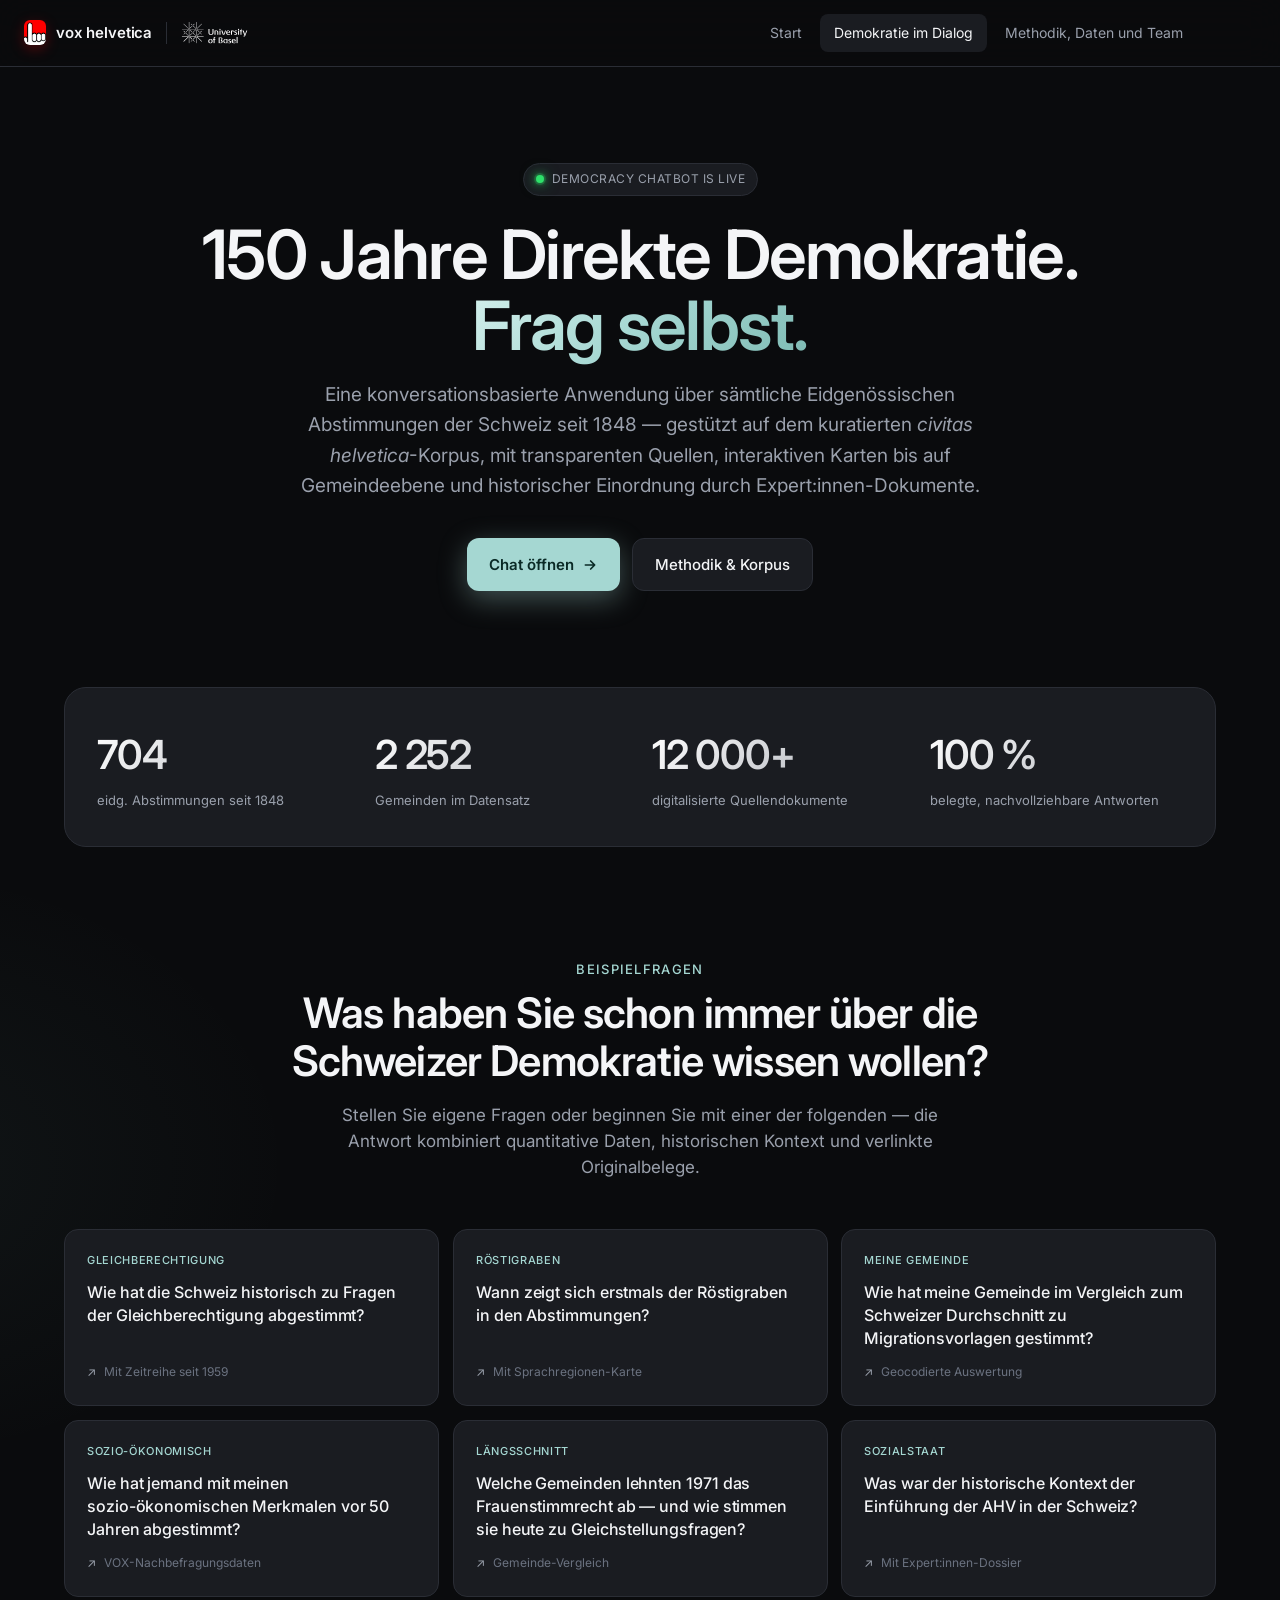
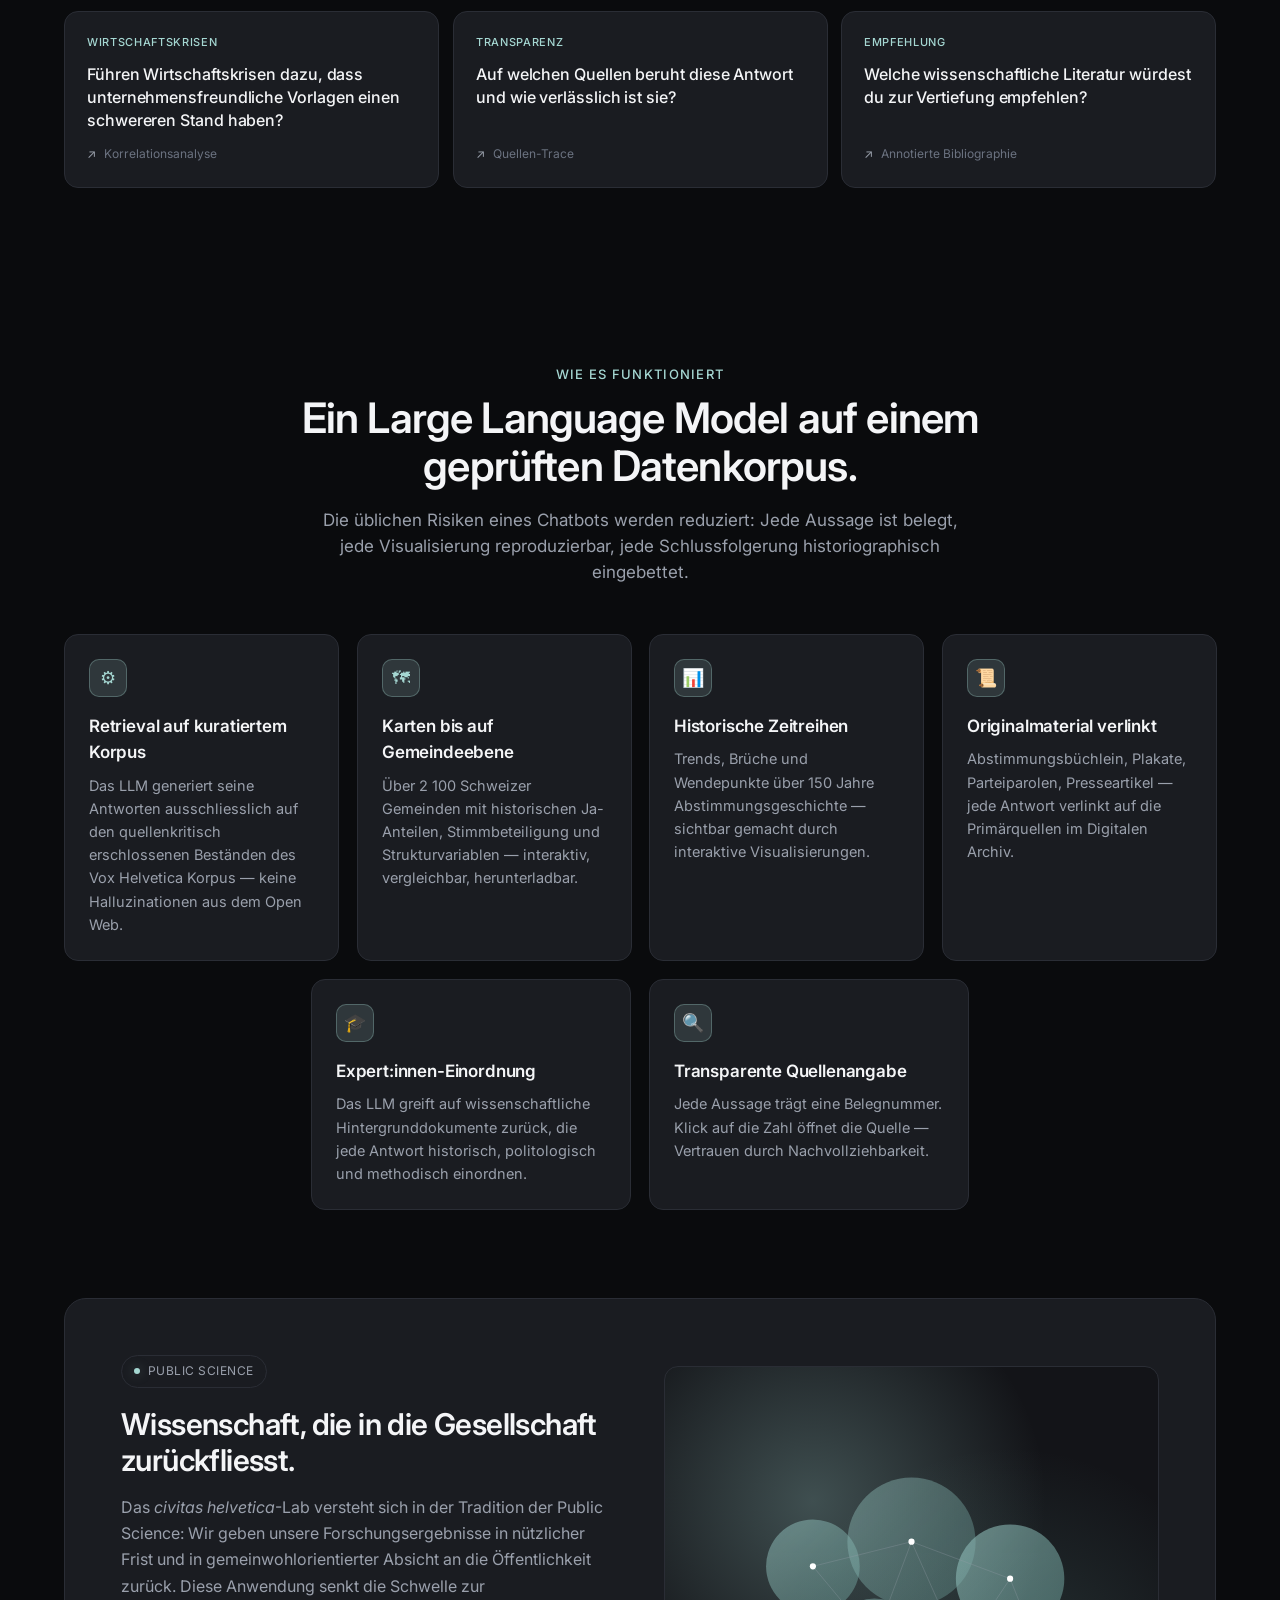
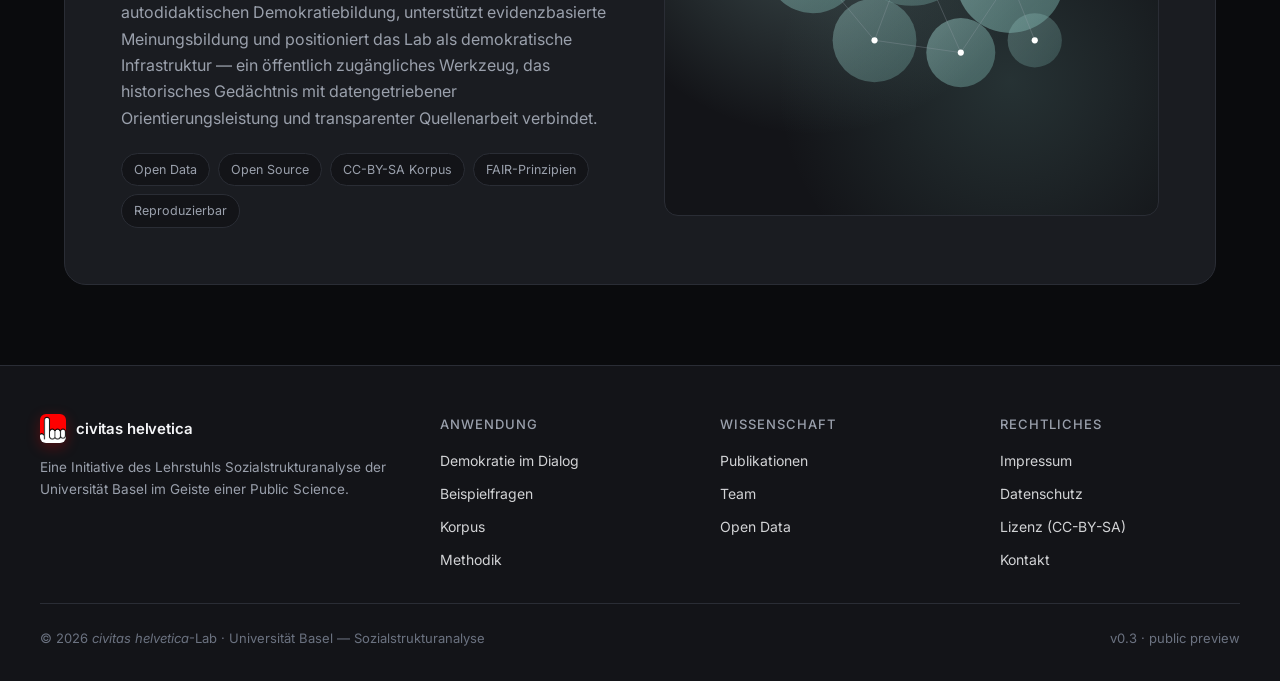
==== index.html @ efaa9419 "reset index" ====
<!DOCTYPE html>
<html lang="de-CH">
<head>
<meta charset="UTF-8" />
<meta name="viewport" content="width=device-width, initial-scale=1.0" />
<title>civitas helvetica publica — 150 Jahre Schweizer Direktdemokratie, im Dialog</title>
<meta name="description" content="Konversationsbasierte Web-Anwendung des civitas helvetica Lab. Frag selbst, was die Schweiz seit 1848 entschieden hat — auf der Basis eines kuratierten, quellenkritisch erschlossenen Korpus." />
<link rel="preconnect" href="https://fonts.googleapis.com" />
<link rel="preconnect" href="https://fonts.gstatic.com" crossorigin />
<link href="https://fonts.googleapis.com/css2?family=Inter:wght@400;500;600;700&family=JetBrains+Mono:wght@400;500;600&display=swap" rel="stylesheet" />
<link rel="stylesheet" href="styles.css" />
</head>
<body>

<!-- ============================ NAV ============================ -->
<nav class="nav">
  <div class="nav-inner">
    <div class="brand-group">
      <a href="index.html" class="brand">
        <div class="brand-mark" aria-label="Vox Helvetica">
          <img src="vox-logo.png" alt="" aria-hidden="true" />
        </div>
        vox helvetica
      </a>
      <span class="brand-divider"></span>
      <a class="brand-unibas" href="https://soziologie.philhist.unibas.ch/de/personen/oliver-nachtwey/" target="_blank" rel="noopener" aria-label="Universität Basel">
        <img src="unibas-logo.svg" alt="Universität Basel" />
    </div>
    <div class="nav-links">
      <a href="index.html">Start</a>
      <a href="chat.html" class="active">Demokratie im Dialog</a>
      <a href="methodik.html">Methodik, Daten und Team</a>
</nav>

<!-- ============================ HERO ============================ -->
<header class="hero reveal-stagger">
  <span class="eyebrow"><span class="dot dot-live"></span>Democracy Chatbot is live</span>
  <h1>150 Jahre Direkte&nbsp;Demokratie.<br /><span class="accent">Frag selbst.</span></h1>
  <p class="lede">
    Eine konversationsbasierte Anwendung über sämtliche Eidgenössischen Abstimmungen der Schweiz
    seit 1848 — gestützt auf dem kuratierten <i>civitas helvetica</i>-Korpus, mit transparenten Quellen,
    interaktiven Karten bis auf Gemeindeebene und historischer Einordnung durch Expert:innen-Dokumente.
  </p>
  <div class="hero-ctas">
    <a class="btn-primary" href="chat.html" data-chat-trigger>
      Chat öffnen
      <svg width="16" height="16" viewBox="0 0 24 24" fill="none" stroke="currentColor" stroke-width="2.5" stroke-linecap="round" stroke-linejoin="round"><path d="M5 12h14M13 6l6 6-6 6"/></svg>
    </a>
    <a class="btn-ghost" href="methodik.html">Methodik &amp; Korpus</a>
  </div>

  <!-- Subtler Scroll-Hinweis am unteren Hero-Rand. Sitzt NICHT in der
       reveal-stagger-Kaskade, damit er von Anfang an zentriert bleibt. -->
  <div class="scroll-hint" id="scrollHint" aria-hidden="true">
    <span class="scroll-hint-label">scrollen</span>
    <svg class="scroll-hint-icon" width="18" height="22" viewBox="0 0 24 24" fill="none" stroke="currentColor" stroke-width="1.6" stroke-linecap="round" stroke-linejoin="round">
      <path d="M7 13l5 5 5-5"/>
      <path d="M7 6l5 5 5-5" opacity="0.45"/>
    </svg>
  </div>

</header>

<!-- ============================ STATS ============================ -->
<section class="container">
  <div class="stats reveal-stagger">
    <div class="stat"><div class="num">704</div><div class="label">eidg. Abstimmungen seit 1848</div></div>
    <div class="stat"><div class="num">2 252</div><div class="label">Gemeinden im Datensatz</div></div>
    <div class="stat"><div class="num">12 000+</div><div class="label">digitalisierte Quellendokumente</div></div>
    <div class="stat"><div class="num">100 %</div><div class="label">belegte, nachvollziehbare Antworten</div></div>
  </div>
</section>

<!-- ============================ QUESTIONS ============================ -->
<section class="section" id="fragen">
  <div class="section-title section-title-centered reveal">
    <span class="kicker">Beispielfragen</span>
    <h2>Was haben Sie schon immer über die Schweizer Demokratie wissen wollen?</h2>
    <p>Stellen Sie eigene Fragen oder beginnen Sie mit einer der folgenden — die Antwort kombiniert quantitative Daten, historischen Kontext und verlinkte Originalbelege.</p>
  </div>

  <div class="cards reveal-stagger" id="questionCards">
    <div class="card-q">
      <span class="q-tag">Gleichberechtigung</span>
      <div class="q-text">Wie hat die Schweiz historisch zu Fragen der Gleichberechtigung abgestimmt?</div>
      <div class="q-meta">Mit Zeitreihe seit 1959</div>
    </div>
    <div class="card-q">
      <span class="q-tag">Röstigraben</span>
      <div class="q-text">Wann zeigt sich erstmals der Röstigraben in den Abstimmungen?</div>
      <div class="q-meta">Mit Sprachregionen-Karte</div>
    </div>
    <div class="card-q">
      <span class="q-tag">Meine Gemeinde</span>
      <div class="q-text">Wie hat meine Gemeinde im Vergleich zum Schweizer Durchschnitt zu Migrationsvorlagen gestimmt?</div>
      <div class="q-meta">Geocodierte Auswertung</div>
    </div>
    <div class="card-q">
      <span class="q-tag">Sozio-ökonomisch</span>
      <div class="q-text">Wie hat jemand mit meinen sozio-ökonomischen Merkmalen vor 50 Jahren abgestimmt?</div>
      <div class="q-meta">VOX-Nachbefragungsdaten</div>
    </div>
    <div class="card-q">
      <span class="q-tag">Längsschnitt</span>
      <div class="q-text">Welche Gemeinden lehnten 1971 das Frauenstimmrecht ab — und wie stimmen sie heute zu Gleichstellungsfragen?</div>
      <div class="q-meta">Gemeinde-Vergleich</div>
    </div>
    <div class="card-q">
      <span class="q-tag">Sozialstaat</span>
      <div class="q-text">Was war der historische Kontext der Einführung der AHV in der Schweiz?</div>
      <div class="q-meta">Mit Expert:innen-Dossier</div>
    </div>
    <div class="card-q">
      <span class="q-tag">Wirtschaftskrisen</span>
      <div class="q-text">Führen Wirtschaftskrisen dazu, dass unternehmensfreundliche Vorlagen einen schwereren Stand haben?</div>
      <div class="q-meta">Korrelationsanalyse</div>
    </div>
    <div class="card-q">
      <span class="q-tag">Transparenz</span>
      <div class="q-text">Auf welchen Quellen beruht diese Antwort und wie verlässlich ist sie?</div>
      <div class="q-meta">Quellen-Trace</div>
    </div>
    <div class="card-q">
      <span class="q-tag">Empfehlung</span>
      <div class="q-text">Welche wissenschaftliche Literatur würdest du zur Vertiefung empfehlen?</div>
      <div class="q-meta">Annotierte Bibliographie</div>
    </div>
  </div>
</section>

<!-- ============================ HOW IT WORKS ============================ -->
<section class="section" id="funktion">
  <div class="section-title section-title-centered reveal">
    <span class="kicker">Wie es funktioniert</span>
    <h2>Ein Large Language Model auf einem geprüften Datenkorpus.</h2>
    <p>Die üblichen Risiken eines Chatbots werden reduziert: Jede Aussage ist belegt, jede Visualisierung reproduzierbar, jede Schlussfolgerung historiographisch eingebettet.</p>
  </div>

  <div class="features reveal-stagger">
    <div class="feature">
      <div class="icon">⚙</div>
      <h3>Retrieval auf kuratiertem Korpus</h3>
      <p>Das LLM generiert seine Antworten ausschliesslich auf den quellenkritisch erschlossenen Beständen des Vox Helvetica Korpus — keine Halluzinationen aus dem Open Web.</p>
    </div>
    <div class="feature">
      <div class="icon">🗺</div>
      <h3>Karten bis auf Gemeindeebene</h3>
      <p>Über 2 100 Schweizer Gemeinden mit historischen Ja-Anteilen, Stimmbeteiligung und Strukturvariablen — interaktiv, vergleichbar, herunterladbar.</p>
    </div>
    <div class="feature">
      <div class="icon">📊</div>
      <h3>Historische Zeitreihen</h3>
      <p>Trends, Brüche und Wendepunkte über 150 Jahre Abstimmungsgeschichte — sichtbar gemacht durch interaktive Visualisierungen.</p>
    </div>
    <div class="feature">
      <div class="icon">📜</div>
      <h3>Originalmaterial verlinkt</h3>
      <p>Abstimmungsbüchlein, Plakate, Parteiparolen, Presseartikel — jede Antwort verlinkt auf die Primärquellen im Digitalen Archiv.</p>
    </div>
    <div class="feature">
      <div class="icon">🎓</div>
      <h3>Expert:innen-Einordnung</h3>
      <p>Das LLM greift auf wissenschaftliche Hintergrunddokumente zurück, die jede Antwort historisch, politologisch und methodisch einordnen.</p>
    </div>
    <div class="feature">
      <div class="icon">🔍</div>
      <h3>Transparente Quellenangabe</h3>
      <p>Jede Aussage trägt eine Belegnummer. Klick auf die Zahl öffnet die Quelle — Vertrauen durch Nachvollziehbarkeit.</p>
    </div>
  </div>
</section

<!-- ============================ MISSION ============================ -->
<section class="container" id="mission">
  <div class="mission reveal-blur">
    <div>
      <span class="eyebrow"><span class="dot"></span>Public Science</span>
      <h2 style="margin-top:18px;">Wissenschaft, die in die Gesellschaft zurückfliesst.</h2>
      <p>
        Das <i>civitas helvetica</i>-Lab versteht sich in der Tradition der Public Science:
        Wir geben unsere Forschungsergebnisse in nützlicher Frist und in gemeinwohlorientierter Absicht
        an die Öffentlichkeit zurück. Diese Anwendung senkt die Schwelle zur autodidaktischen Demokratiebildung,
        unterstützt evidenzbasierte Meinungsbildung und positioniert das Lab als demokratische Infrastruktur —
        ein öffentlich zugängliches Werkzeug, das historisches Gedächtnis mit datengetriebener
        Orientierungsleistung und transparenter Quellenarbeit verbindet.
      </p>
      <div class="pill-row">
        <span class="pill">Open Data</span>
        <span class="pill">Open Source</span>
        <span class="pill">CC-BY-SA Korpus</span>
        <span class="pill">FAIR-Prinzipien</span>
        <span class="pill">Reproduzierbar</span>
      </div>
    </div>
    <div class="mission-visual">
      <!-- Stylised abstract Switzerland -->
      <svg viewBox="0 0 400 360" xmlns="http://www.w3.org/2000/svg" style="position:absolute;inset:0;width:100%;height:100%;">
        <defs>
          <linearGradient id="g1" x1="0" y1="0" x2="1" y2="1">
            <stop offset="0" stop-color="#a5d7d2" stop-opacity="0.9"/>
            <stop offset="1" stop-color="#7dbab3" stop-opacity="0.7"/>
          </linearGradient>
        </defs>
        <g opacity="0.85">
          <!-- abstract canton dots -->
          <circle cx="120" cy="160" r="38" fill="url(#g1)" opacity="0.6"/>
          <circle cx="200" cy="140" r="52" fill="url(#g1)" opacity="0.5"/>
          <circle cx="280" cy="170" r="44" fill="url(#g1)" opacity="0.7"/>
          <circle cx="170" cy="220" r="34" fill="url(#g1)" opacity="0.5"/>
          <circle cx="240" cy="230" r="28" fill="url(#g1)" opacity="0.6"/>
          <circle cx="300" cy="220" r="22" fill="url(#g1)" opacity="0.4"/>
        </g>
        <!-- connecting lines -->
        <g stroke="#9aa0ac" stroke-width="0.6" opacity="0.4" fill="none">
          <line x1="120" y1="160" x2="200" y2="140"/>
          <line x1="200" y1="140" x2="280" y2="170"/>
          <line x1="280" y1="170" x2="240" y2="230"/>
          <line x1="240" y1="230" x2="170" y2="220"/>
          <line x1="170" y1="220" x2="120" y2="160"/>
          <line x1="200" y1="140" x2="170" y2="220"/>
          <line x1="200" y1="140" x2="240" y2="230"/>
          <line x1="280" y1="170" x2="300" y2="220"/>
        </g>
        <!-- data points -->
        <g fill="white">
          <circle cx="120" cy="160" r="2.5"/>
          <circle cx="200" cy="140" r="2.5"/>
          <circle cx="280" cy="170" r="2.5"/>
          <circle cx="170" cy="220" r="2.5"/>
          <circle cx="240" cy="230" r="2.5"/>
          <circle cx="300" cy="220" r="2.5"/>
        </g>
      </svg>
    </div>
  </div>
</section>

<!-- ============================ CHAT MODAL ============================ -->
<div class="chat-modal-overlay" id="chatModalOverlay" aria-hidden="true">
  <div class="chat-modal" role="dialog" aria-label="Chat öffnet">
    <div class="chat-modal-title">
      <div class="brand-mark-sm" aria-hidden="true">
        <img src="vox-logo.png" alt="" />
      </div>
      <span>civitas helvetica publica wird gestartet…</span>
    </div>
    <div class="chat-modal-composer">
      <div class="chat-modal-input" id="chatModalInput"></div>
      <button class="chat-modal-send" id="chatModalSend" aria-label="Senden">
        <svg width="16" height="16" viewBox="0 0 24 24" fill="none" stroke="currentColor" stroke-width="2.5" stroke-linecap="round" stroke-linejoin="round"><path d="M12 19V5M5 12l7-7 7 7"/></svg>
      </button>
    </div>
    <div class="chat-modal-hint" id="chatModalHint">Sie können auch eigene Fragen stellen — der Chat öffnet sich gleich.</div>
  </div>
</div>

<!-- ============================ FOOTER ============================ -->
<footer class="footer">
  <div class="footer-inner">
    <div>
      <a href="index.html" class="brand" style="margin-bottom: 14px;">
        <div class="brand-mark" aria-label="civitas helvetica">
          <img src="vox-logo.png" alt="" aria-hidden="true" />
        </div>
        civitas helvetica
      </a>
      <p style="color: var(--text-muted); font-size: 13.5px; max-width: 360px; margin-top: 8px; line-height: 1.6;">
        Eine Initiative des Lehrstuhls Sozialstrukturanalyse der Universität Basel im Geiste einer Public Science.
      </p>
    </div>
    <div>
      <h4>Anwendung</h4>
      <ul>
        <li><a href="chat.html">Demokratie im Dialog</a></li>
        <li><a href="index.html#fragen">Beispielfragen</a></li>
        <li><a href="methodik.html#korpus">Korpus</a></li>
        <li><a href="methodik.html">Methodik</a></li>
      </ul>
    </div>
    <div>
      <h4>Wissenschaft</h4>
      <ul>
        <li><a href="methodik.html#publikationen">Publikationen</a></li>
        <li><a href="methodik.html#team">Team</a></li>
        <li><a href="#">Open Data</a></li>
      </ul>
    </div>
    <div>
      <h4>Rechtliches</h4>
      <ul>
        <li><a href="#">Impressum</a></li>
        <li><a href="#">Datenschutz</a></li>
        <li><a href="#">Lizenz (CC-BY-SA)</a></li>
        <li><a href="#">Kontakt</a></li>
      </ul>
    </div>
  </div>
  <div class="footer-bottom">
    <span>© 2026 <i>civitas helvetica</i>-Lab · Universität Basel — Sozialstrukturanalyse</span>
    <span>v0.3 · public preview</span>
  </div>
</footer>

<script>
  // ---------- Mouse-follow glow on cards ----------
document.querySelectorAll('.card-q').forEach(card => {
  card.addEventListener('mousemove', e => {
    const rect = card.getBoundingClientRect();
    card.style.setProperty('--mx', `${e.clientX - rect.left}px`);
  });
  // click-Listener wurde entfernt
});

  // ---------- Chat-opening modal with typing animation ----------
  const overlay   = document.getElementById('chatModalOverlay');
  const inputEl   = document.getElementById('chatModalInput');
  const sendEl    = document.getElementById('chatModalSend');
  const hintEl    = document.getElementById('chatModalHint');
  const QUESTION  = "Wann zeigt sich erstmals der Röstigraben in den Abstimmungen?";
  let modalOpen   = false;

  function openChatModal() {
    if (modalOpen) return;
    modalOpen = true;
    overlay.classList.add('active');
    overlay.setAttribute('aria-hidden', 'false');
    inputEl.textContent = '';
    inputEl.classList.remove('sent');
    sendEl.classList.remove('pulse');
    hintEl.textContent = 'Sie können auch eigene Fragen stellen — der Chat öffnet sich gleich.';
    setTimeout(() => typeQuestion(0), 480);
  }

  function typeQuestion(i) {
    if (i <= QUESTION.length) {
      inputEl.textContent = QUESTION.slice(0, i);
      // jittered delay simulates real typing
      const ch = QUESTION[i - 1] || '';
      let delay = 28 + Math.random() * 42;
      if (ch === ' ') delay += 30;            // pause at word boundary
      if (',.?'.includes(ch)) delay += 110;   // punctuation pause
      setTimeout(() => typeQuestion(i + 1), delay);
    } else {
      // typing done -> show sending state
      setTimeout(() => {
        inputEl.classList.add('sent');
        sendEl.classList.add('pulse');
        hintEl.textContent = 'Frage wird gesendet…';
        setTimeout(() => {
          window.location.href = 'chat.html?q=' + encodeURIComponent(QUESTION);
        }, 720);
      }, 360);
    }
  }

  document.querySelectorAll('[data-chat-trigger]').forEach(btn => {
    btn.addEventListener('click', e => {
      e.preventDefault();
      openChatModal();
    });
  });

  // ESC closes the modal (only useful before redirect)
  document.addEventListener('keydown', e => {
    if (e.key === 'Escape' && modalOpen) {
      overlay.classList.remove('active');
      overlay.setAttribute('aria-hidden', 'true');
      modalOpen = false;
    }
  });

  // ---------- Scroll-Reveal (modern, sticky on scroll-back) ----------
  (function () {
    const revealEls = document.querySelectorAll('.reveal, .reveal-blur, .reveal-stagger');
    if (!('IntersectionObserver' in window)) {
      revealEls.forEach(el => el.classList.add('is-revealed'));
      return;
    }
    const io = new IntersectionObserver((entries) => {
      entries.forEach(entry => {
        if (entry.isIntersecting) {
          entry.target.classList.add('is-revealed');
          io.unobserve(entry.target); // stays revealed on scroll-back
        }
      });
    }, { threshold: 0.12, rootMargin: '0px 0px -40px 0px' });
    revealEls.forEach(el => io.observe(el));
  })();

  // ---------- Scroll-Hint: ausblenden sobald gescrollt wird ----------
  (function () {
    const hint = document.getElementById('scrollHint');
    if (!hint) return;
    function onScroll() {
      if (window.scrollY > 40) {
        hint.classList.add('is-hidden');
        window.removeEventListener('scroll', onScroll);
      }
    }
    window.addEventListener('scroll', onScroll, { passive: true });
  })();
</script>
</body>
</html>
---- styles.css ----
/* ===================================================================
   civitas-helvetica — Mockup Styles
   Modern dark tech aesthetic with Swiss accent
   =================================================================== */

:root {
  --bg: #0a0b0d;
  --bg-elev: #131418;
  --surface: #1a1c21;
  --surface-2: #22252c;
  --border: #2a2d35;
  --border-strong: #3a3e48;
  --text: #f4f5f7;
  --text-muted: #9aa0ac;
  --text-dim: #6b7280;
  --accent: #a5d7d2;            /* Uni Basel mint */
  --accent-strong: #7dbab3;     /* darker mint for gradients */
  --accent-deep: #4f8e87;       /* deepest mint */
  --accent-soft: rgba(165,215,210,0.15);
  --accent-glow: rgba(165,215,210,0.35);
  --accent-text: #0a2a26;       /* text on mint backgrounds */
  --secondary: #f5b042;         /* warm contrast (amber) */
  --secondary-soft: rgba(245,176,66,0.14);
  /* Data-viz palette (kept semantically: warmer = Nein, mint = Ja) */
  --viz-ja-1: #a5d7d2;
  --viz-ja-2: #7dbab3;
  --viz-ja-3: #4f8e87;
  --viz-nein-1: #c1665a;
  --viz-nein-2: #8a3d33;
  --viz-nein-3: #5a261f;
  --success: #4ade80;
  --warn: #fbbf24;
  --radius: 14px;
  --radius-sm: 8px;
  --radius-lg: 22px;
  --shadow: 0 8px 32px rgba(0,0,0,0.4);
  --shadow-glow: 0 0 60px rgba(165,215,210,0.18);
  --font-sans: "Inter", -apple-system, BlinkMacSystemFont, "Segoe UI", Helvetica, Arial, sans-serif;
  --font-mono: "JetBrains Mono", "SF Mono", Menlo, monospace;
  --maxw: 1200px;
}

* { box-sizing: border-box; margin: 0; padding: 0; }
html, body { background: var(--bg); color: var(--text); font-family: var(--font-sans); -webkit-font-smoothing: antialiased; line-height: 1.55; }

/* Scroll-Leisten global ausblenden (Funktionalität bleibt erhalten) */
html { scrollbar-width: none; -ms-overflow-style: none; }
html::-webkit-scrollbar { width: 0; height: 0; display: none; }
body { scrollbar-width: none; -ms-overflow-style: none; }
body::-webkit-scrollbar { width: 0; height: 0; display: none; }
*::-webkit-scrollbar { width: 0; height: 0; display: none; }
* { scrollbar-width: none; -ms-overflow-style: none; }
a { color: inherit; text-decoration: none; }
button { font-family: inherit; cursor: pointer; border: none; background: none; color: inherit; }
img, svg { display: block; max-width: 100%; }

/* ---- Background ambience ---- */
body {
  background:
    radial-gradient(900px 600px at 80% -10%, rgba(165,215,210,0.10), transparent 60%),
    radial-gradient(700px 500px at -10% 30%, rgba(125,186,179,0.06), transparent 60%),
    var(--bg);
  min-height: 100vh;
}

/* ===================================================================
   NAVIGATION
   =================================================================== */
.nav {
  position: sticky;
  top: 0;
  z-index: 50;
  backdrop-filter: blur(18px);
  background: rgba(10,11,13,0.7);
  border-bottom: 1px solid var(--border);
}
.nav-inner {
  width: 100%;
  margin: 0;
  padding: 14px 24px;
  display: grid;
  grid-template-columns: 1fr auto 1fr;
  align-items: center;
  gap: 24px;
}
.nav-inner > .brand-group { justify-self: start; }
.nav-inner > .nav-links   { justify-self: center; }
.nav-inner > .nav-cta     { justify-self: end; }
.brand {
  display: flex;
  align-items: center;
  gap: 10px;
  font-weight: 600;
  letter-spacing: -0.01em;
  font-size: 15px;
}
.brand-mark {
  width: 22px; height: 25px;       /* matches PNG ratio 1073×1200 */
  display: flex; align-items: center; justify-content: center;
  background: transparent;
  border-radius: 6px;
  overflow: hidden;
  flex-shrink: 0;
  box-shadow: 0 4px 14px rgba(255,0,0,0.28);
}
.brand-mark img,
.brand-mark > svg {
  width: 100%;
  height: 100%;
  object-fit: cover;
  object-position: center;
  display: block;
}
/* Footer-Brandmark: nichts abschneiden — Logo passt sich dem Container an. */
.footer .brand-mark {
  width: 26px; height: 29px;
}
.footer .brand-mark img {
  object-fit: contain;
}
.brand-sub {
  color: var(--text-muted);
  font-weight: 400;
  font-size: 13px;
  margin-left: 4px;
}

/* Brand group: vox helvetica | Uni Basel | CMS — left-aligned, slim dividers between */
.brand-group {
  display: flex;
  align-items: center;
  gap: 14px;
}
.brand-divider {
  width: 1px;
  height: 22px;
  background: var(--border);
}
.brand-unibas {
  display: flex;
  align-items: center;
  transition: opacity 0.15s;
}
.brand-unibas:hover { opacity: 0.78; }
.brand-unibas img { display: block; height: 22px; width: auto; }

.brand-cms {
  display: flex;
  align-items: center;
  gap: 10px;
  text-decoration: none;
  transition: opacity 0.15s;
}
.brand-cms:hover { opacity: 0.78; }
.brand-cms .cms-logo {
  display: flex;
  flex-direction: column;
  line-height: 1.0;
  align-items: flex-start;
  gap: 2px;
}
.brand-cms .cms-mark {
  font-weight: 700;
  font-size: 16px;
  color: var(--text);
  letter-spacing: -0.01em;
  margin: 0;
  font-family: var(--font-sans);
}
.brand-cms .cms-name {
  font-size: 9.5px;
  color: var(--text-muted);
  letter-spacing: 0.04em;
  text-transform: uppercase;
  margin: 0;
  font-weight: 500;
}
@media (max-width: 1100px) {
  .brand-cms .cms-name { display: none; }
  .brand-group { gap: 10px; }
}
.nav-links {
  display: flex;
  align-items: center;
  gap: 4px;
  font-size: 14px;
}
.nav-links a {
  padding: 8px 14px;
  border-radius: 8px;
  color: var(--text-muted);
  transition: 0.15s ease;
}
.nav-links a:hover { color: var(--text); background: var(--surface); }
.nav-links a.active { color: var(--text); background: var(--surface); }
.nav-cta {
  padding: 9px 16px;
  border-radius: 10px;
  background: var(--accent);
  color: var(--accent-text);
  font-weight: 600;
  font-size: 14px;
  transition: 0.15s ease;
  box-shadow: 0 0 0 1px rgba(255,255,255,0.05) inset;
}
.nav-cta:hover { background: #bce4df; box-shadow: 0 8px 24px var(--accent-glow); }

/* ===================================================================
   HERO + LANDING
   =================================================================== */
.container { max-width: var(--maxw); margin: 0 auto; padding: 0 24px; }

.hero {
  padding: 96px 24px 72px;
  max-width: var(--maxw);
  margin: 0 auto;
  text-align: center;
}
.eyebrow {
  display: inline-flex;
  align-items: center;
  gap: 8px;
  padding: 6px 12px;
  border-radius: 999px;
  background: var(--surface);
  border: 1px solid var(--border);
  color: var(--text-muted);
  font-size: 12px;
  letter-spacing: 0.04em;
  text-transform: uppercase;
}
.eyebrow .dot {
  width: 6px; height: 6px;
  border-radius: 50%;
  background: var(--accent);
  box-shadow: 0 0 12px var(--accent-glow);
}
/* Live indicator: pulsing green LED */
.eyebrow .dot.dot-live {
  width: 8px; height: 8px;
  background: #2ee06a;
  box-shadow:
    0 0 0 2px rgba(46,224,106,0.20),
    0 0 8px rgba(46,224,106,0.85),
    0 0 16px rgba(46,224,106,0.5);
  animation: ledPulse 1.8s ease-in-out infinite;
}
/* Blue indicator: pulsing blue LED — used for "Methodik & Transparenz" */
.eyebrow .dot.dot-blue {
  width: 8px; height: 8px;
  background: #4aa3ff;
  box-shadow:
    0 0 0 2px rgba(74,163,255,0.20),
    0 0 8px rgba(74,163,255,0.85),
    0 0 16px rgba(74,163,255,0.50);
  animation: ledPulseBlue 1.8s ease-in-out infinite;
}
@keyframes ledPulseBlue {
  0%, 100% {
    box-shadow:
      0 0 0 2px rgba(74,163,255,0.20),
      0 0 8px rgba(74,163,255,0.85),
      0 0 16px rgba(74,163,255,0.50);
  }
  50% {
    box-shadow:
      0 0 0 3px rgba(74,163,255,0.10),
      0 0 6px rgba(74,163,255,0.65),
      0 0 12px rgba(74,163,255,0.30);
  }
}
@keyframes ledPulse {
  0%, 100% {
    box-shadow:
      0 0 0 2px rgba(46,224,106,0.20),
      0 0 8px rgba(46,224,106,0.85),
      0 0 16px rgba(46,224,106,0.50);
  }
  50% {
    box-shadow:
      0 0 0 3px rgba(46,224,106,0.10),
      0 0 6px rgba(46,224,106,0.65),
      0 0 12px rgba(46,224,106,0.30);
  }
}
.hero h1 {
  margin: 24px auto 18px;
  font-size: clamp(40px, 6vw, 68px);
  line-height: 1.05;
  letter-spacing: -0.025em;
  font-weight: 600;
  max-width: 900px;
}
.hero h1 .accent {
  background: linear-gradient(135deg, #d4f0ec, var(--accent) 50%, var(--accent-strong));
  -webkit-background-clip: text;
  background-clip: text;
  color: transparent;
}
.hero p.lede {
  font-size: 19px;
  color: var(--text-muted);
  max-width: 680px;
  margin: 0 auto 36px;
  line-height: 1.6;
}
/* On the methodik hero: lede width matches the method-grid (850 px). */
.hero p.lede-grid-aligned {
  text-align: center;
  width: 700px;
  max-width: 700px;
  margin-left: auto;
  margin-right: auto;
}
@media (max-width: 900px) {
  .hero p.lede-grid-aligned { width: calc(100% - 48px); max-width: 100%; }
}
.hero-ctas {
  display: flex;
  gap: 12px;
  justify-content: center;
  flex-wrap: wrap;
}
.btn-primary {
  padding: 14px 22px;
  background: var(--accent);
  color: var(--accent-text);
  border-radius: 12px;
  font-weight: 600;
  font-size: 15px;
  display: inline-flex;
  align-items: center;
  gap: 8px;
  transition: 0.18s;
  box-shadow: 0 8px 28px var(--accent-glow);
}
.btn-primary:hover { transform: translateY(-1px); background: #bce4df; }
.btn-ghost {
  padding: 14px 22px;
  background: var(--surface);
  border: 1px solid var(--border);
  color: var(--text);
  border-radius: 12px;
  font-weight: 500;
  font-size: 15px;
  display: inline-flex;
  align-items: center;
  gap: 8px;
  transition: 0.18s;
}
.btn-ghost:hover { border-color: var(--border-strong); background: var(--surface-2); }

/* Chat preview underneath hero */
.hero-preview {
  margin: 64px auto 0;
  max-width: 880px;
  background: var(--bg-elev);
  border: 1px solid var(--border);
  border-radius: 18px;
  padding: 6px;
  box-shadow: var(--shadow);
}
.hero-preview-inner {
  background: var(--surface);
  border-radius: 14px;
  padding: 24px 28px;
  font-family: var(--font-mono);
  font-size: 13px;
  text-align: left;
}
.hero-preview .prompt-line {
  display: flex; gap: 10px;
  color: var(--text-muted);
  margin-bottom: 16px;
}
.hero-preview .prompt-line::before { content: ">"; color: var(--accent); }
.hero-preview .answer {
  color: var(--text);
  border-left: 2px solid var(--accent);
  padding-left: 14px;
  margin-left: 4px;
}
.hero-preview .cursor::after {
  content: "▍";
  margin-left: 2px;
  color: var(--accent);
  animation: blink 1.1s steps(2) infinite;
  text-shadow: 0 0 8px var(--accent-glow);
}
@keyframes blink { 50% { opacity: 0; } }

/* ===================================================================
   SECTIONS
   =================================================================== */
.section {
  padding: 88px 24px;
  max-width: var(--maxw);
  margin: 0 auto;
}
.section-title {
  display: flex; flex-direction: column; gap: 10px;
  margin-bottom: 48px;
  max-width: 720px;
}
.section-title-centered {
  align-items: center;
  text-align: center;
  margin-left: auto;
  margin-right: auto;
}
.section-title .kicker {
  color: var(--accent);
  font-size: 13px;
  letter-spacing: 0.1em;
  text-transform: uppercase;
  font-weight: 500;
}
.section-title h2 {
  font-size: clamp(28px, 3.6vw, 42px);
  letter-spacing: -0.02em;
  font-weight: 600;
  line-height: 1.15;
}
.section-title p {
  color: var(--text-muted);
  font-size: 17px;
  max-width: 640px;
  margin-top: 6px;
}

/* Question cards */
.cards {
  display: grid;
  grid-template-columns: repeat(auto-fill, minmax(280px, 1fr));
  gap: 14px;
}
.card-q {
  background: var(--surface);
  border: 1px solid var(--border);
  border-radius: var(--radius);
  padding: 22px 22px 24px;
  transition: 0.18s;
  cursor: pointer;
  display: flex;
  flex-direction: column;
  gap: 12px;
  min-height: 140px;
  position: relative;
  overflow: hidden;
}
.card-q::before {
  content: "";
  position: absolute; inset: 0;
  background: radial-gradient(400px 200px at var(--mx,50%) 0%, rgba(165,215,210,0.10), transparent 70%);
  opacity: 0;
  transition: opacity 0.3s;
  pointer-events: none;
}
.card-q:hover { border-color: var(--border-strong); transform: translateY(-2px); }
.card-q:hover::before { opacity: 1; }
.card-q .q-tag {
  font-size: 11px;
  color: var(--accent);
  letter-spacing: 0.06em;
  text-transform: uppercase;
  font-weight: 500;
}
.card-q .q-text {
  font-size: 16px;
  line-height: 1.45;
  color: var(--text);
  font-weight: 500;
  letter-spacing: -0.005em;
}
.card-q .q-meta {
  margin-top: auto;
  font-size: 12px;
  color: var(--text-dim);
  display: flex;
  align-items: center;
  gap: 8px;
}
.card-q .q-meta::before {
  content: "↗";
  color: var(--text-muted);
}

/* Feature grid — flexbox so leftover items in the last row stay centred */
.features {
  display: flex;
  flex-wrap: wrap;
  justify-content: center;
  gap: 18px;
}
.feature {
  background: var(--surface);
  border: 1px solid var(--border);
  border-radius: var(--radius);
  padding: 24px;
  flex: 1 1 260px;
  max-width: 320px;
}
.feature .icon {
  width: 38px; height: 38px;
  background: var(--accent-soft);
  border: 1px solid rgba(165,215,210,0.30);
  border-radius: 10px;
  display: grid;
  place-items: center;
  color: var(--accent);
  font-size: 18px;
  margin-bottom: 16px;
}
.feature h3 {
  font-size: 17px;
  margin-bottom: 8px;
  letter-spacing: -0.01em;
  font-weight: 600;
}
.feature p {
  color: var(--text-muted);
  font-size: 14.5px;
  line-height: 1.6;
}

/* Stats strip */
.stats {
  display: grid;
  grid-template-columns: repeat(auto-fit, minmax(180px, 1fr));
  gap: 24px;
  background: var(--surface);
  border: 1px solid var(--border);
  border-radius: var(--radius-lg);
  padding: 36px 32px;
  margin: 24px 0;
}
.stat .num {
  font-size: 40px;
  font-weight: 600;
  letter-spacing: -0.03em;
  background: linear-gradient(135deg, #fff, #a0a4ad);
  -webkit-background-clip: text;
  background-clip: text;
  color: transparent;
}
.stat .label {
  color: var(--text-muted);
  font-size: 13px;
  margin-top: 4px;
}

/* Public-science block */
.mission {
  background: var(--surface);
  border: 1px solid var(--border);
  border-radius: var(--radius-lg);
  padding: 56px;
  display: grid;
  grid-template-columns: 1fr 1fr;
  gap: 48px;
  align-items: center;
}
.mission h2 { font-size: 30px; letter-spacing: -0.02em; line-height: 1.2; margin-bottom: 16px; font-weight: 600; }
.mission p { color: var(--text-muted); font-size: 16px; line-height: 1.65; }
.mission .pill-row { display: flex; flex-wrap: wrap; gap: 8px; margin-top: 22px; }
.pill {
  font-size: 12.5px;
  padding: 6px 12px;
  border-radius: 999px;
  background: var(--bg-elev);
  border: 1px solid var(--border);
  color: var(--text-muted);
}
.mission-visual {
  aspect-ratio: 1.1 / 1;
  border-radius: var(--radius);
  background:
    radial-gradient(circle at 30% 30%, rgba(165,215,210,0.30), transparent 50%),
    radial-gradient(circle at 70% 70%, rgba(125,186,179,0.18), transparent 50%),
    var(--bg-elev);
  position: relative;
  border: 1px solid var(--border);
  overflow: hidden;
}

/* Footer */
.footer {
  border-top: 1px solid var(--border);
  margin-top: 80px;
  padding: 48px 24px 32px;
  background: var(--bg-elev);
}
.footer-inner {
  max-width: var(--maxw);
  margin: 0 auto;
  display: grid;
  grid-template-columns: 1.5fr 1fr 1fr 1fr;
  gap: 40px;
}
.footer h4 {
  font-size: 13px;
  text-transform: uppercase;
  letter-spacing: 0.08em;
  color: var(--text-muted);
  margin-bottom: 14px;
  font-weight: 500;
}
.footer ul { list-style: none; display: flex; flex-direction: column; gap: 8px; }
.footer li a { color: var(--text); font-size: 14px; opacity: 0.85; }
.footer li a:hover { color: var(--accent); }
.footer-bottom {
  max-width: var(--maxw);
  margin: 32px auto 0;
  padding-top: 24px;
  border-top: 1px solid var(--border);
  display: flex; justify-content: space-between;
  color: var(--text-dim); font-size: 13px;
  flex-wrap: wrap; gap: 12px;
}

/* ===================================================================
   CHAT PAGE
   =================================================================== */
.chat-app {
  display: grid;
  grid-template-columns: 280px 1fr 360px;
  min-height: calc(100vh - 61px);
  background: var(--bg);
}
@media (max-width: 1280px) {
  .chat-app { grid-template-columns: 240px 1fr 320px; }
}
@media (max-width: 1080px) {
  .chat-app { grid-template-columns: 1fr 320px; }
  .chat-sidebar { display: none; }
}
.chat-sidebar, .chat-context {
  border-right: 1px solid var(--border);
  background: var(--bg-elev);
  padding: 20px 16px;
  position: sticky;
  top: 61px;
  align-self: start;
  height: calc(100vh - 61px);
  overflow-y: auto;
}
.chat-context { border-right: none; border-left: 1px solid var(--border); }

.sidebar-section { margin-bottom: 24px; }
.sidebar-section h4 {
  font-size: 11px;
  text-transform: uppercase;
  letter-spacing: 0.1em;
  color: var(--text-dim);
  margin-bottom: 12px;
  padding: 0 8px;
  font-weight: 600;
}
.sidebar-item {
  padding: 9px 12px;
  border-radius: 8px;
  font-size: 13.5px;
  color: var(--text-muted);
  cursor: pointer;
  transition: 0.15s;
  display: flex;
  align-items: center;
  gap: 8px;
  margin-bottom: 2px;
  line-height: 1.4;
}
.sidebar-item:hover { background: var(--surface); color: var(--text); }
.sidebar-item.active {
  background: var(--surface);
  color: var(--text);
  border-left: 2px solid var(--accent);
  padding-left: 10px;
}
.sidebar-item .ico { color: var(--text-dim); font-size: 12px; }

.new-chat-btn {
  width: 100%;
  padding: 10px 14px;
  background: var(--surface);
  border: 1px solid var(--border);
  border-radius: 10px;
  color: var(--text);
  display: flex;
  align-items: center;
  justify-content: center;
  gap: 8px;
  font-size: 14px;
  font-weight: 500;
  margin-bottom: 24px;
  transition: 0.15s;
}
.new-chat-btn:hover { background: var(--surface-2); border-color: var(--border-strong); }

/* main chat area */
.chat-main {
  display: flex;
  flex-direction: column;
  position: relative;
  min-height: calc(100vh - 61px);
}
.chat-header {
  padding: 8px 24px;
  border-bottom: 1px solid var(--border);
  display: flex;
  justify-content: space-between;
  align-items: center;
  background: rgba(10,11,13,0.85);
  backdrop-filter: blur(12px);
  position: sticky;
  top: 61px;
  z-index: 4;
}
.chat-header .title { font-size: 14px; font-weight: 500; color: var(--text); }
.chat-header .meta { font-size: 12px; color: var(--text-dim); margin-top: 2px; }
.chat-header .actions { display: flex; gap: 8px; }
.icon-btn {
  width: 32px; height: 32px;
  display: grid; place-items: center;
  border-radius: 8px;
  color: var(--text-muted);
  transition: 0.15s;
  background: transparent;
  border: 1px solid transparent;
}
.icon-btn:hover { background: var(--surface); color: var(--text); }

.chat-stream {
  flex: 1;
  padding: 28px 36px 0;
}
.chat-stream-inner { max-width: 820px; margin: 0 auto; display: flex; flex-direction: column; gap: 28px; padding-bottom: 24px; }

.msg { display: flex; gap: 14px; }
.msg .avatar {
  width: 30px; height: 30px;
  border-radius: 8px;
  flex-shrink: 0;
  display: grid;
  place-items: center;
  font-weight: 600;
  font-size: 13px;
}
.msg.user .avatar { background: var(--surface-2); color: var(--text); border: 1px solid var(--border); }
.msg.assistant .avatar {
  background: transparent;
  width: 26px;
  height: 28px;
  border-radius: 7px;
  overflow: hidden;
  box-shadow: 0 4px 16px rgba(255,0,0,0.28);
  padding: 0;
}
.msg.assistant .avatar img,
.msg.assistant .avatar svg {
  display: block;
  width: 100%;
  height: 100%;
  object-fit: cover;
}
.msg .bubble { flex: 1; min-width: 0; }
.msg .bubble .name {
  font-size: 12.5px;
  color: var(--text-muted);
  margin-bottom: 4px;
  font-weight: 500;
}
.msg.user .bubble .text {
  color: var(--text);
  font-size: 15px;
  font-family: var(--font-sans);
  line-height: 1.55;
}
.msg.assistant .bubble .text {
  color: var(--text);
  font-size: 15px;
  font-family: var(--font-sans);
  line-height: 1.65;
}
.msg.assistant .bubble .text p { margin-bottom: 12px; }
.msg.assistant .bubble .text p:last-child { margin-bottom: 0; }
.msg.assistant .bubble .text strong { color: var(--text); font-weight: 600; }

.cite {
  display: inline-flex;
  align-items: center;
  height: 18px;
  padding: 0 6px;
  margin: 0 2px;
  border-radius: 4px;
  background: var(--accent-soft);
  color: var(--accent);
  font-size: 11.5px;
  font-weight: 600;
  font-family: var(--font-mono);
  vertical-align: middle;
  cursor: pointer;
  border: 1px solid rgba(165,215,210,0.30);
}
.cite:hover { background: rgba(165,215,210,0.25); }

/* In-chat visualization card */
.viz-inline {
  margin: 16px 0;
  padding: 18px;
  background: var(--surface);
  border: 1px solid var(--border);
  border-radius: var(--radius);
}
.viz-inline .viz-head {
  display: flex; justify-content: space-between;
  align-items: center;
  font-size: 13px;
  color: var(--text-muted);
  margin-bottom: 12px;
}
.viz-inline .viz-head .tag {
  font-size: 11px;
  padding: 3px 8px;
  background: var(--secondary-soft);
  color: var(--secondary);
  border-radius: 4px;
  font-weight: 500;
  letter-spacing: 0.04em;
  text-transform: uppercase;
}

.timeline-svg { width: 100%; height: 200px; }
.timeline-svg .axis text { fill: var(--text-dim); font-size: 11px; font-family: var(--font-sans); }
.timeline-svg .grid { stroke: var(--border); stroke-dasharray: 2 4; }

/* sources */
.sources-row {
  display: flex; flex-wrap: wrap; gap: 8px;
  margin-top: 16px;
}
.source-chip {
  display: inline-flex;
  align-items: center;
  gap: 6px;
  padding: 6px 11px;
  background: var(--bg-elev);
  border: 1px solid var(--border);
  border-radius: 999px;
  font-size: 12.5px;
  color: var(--text-muted);
  cursor: pointer;
  transition: 0.15s;
}
.source-chip:hover { border-color: var(--accent); color: var(--text); }
.source-chip .num {
  font-family: var(--font-mono);
  color: var(--accent);
  font-weight: 600;
}

/* Composer — sticky to bottom of viewport */
.composer-wrap {
  padding: 12px 36px 8px;
  background: linear-gradient(to top, var(--bg) 70%, transparent);
  position: sticky;
  bottom: 0;
  z-index: 5;
  margin-top: auto;
}
.composer {
  max-width: 820px;
  margin: 0 auto;
  background: var(--surface);
  border: 1px solid var(--border-strong);
  border-radius: 14px;
  padding: 6px 8px 6px 18px;
  display: flex;
  align-items: flex-end;
  gap: 8px;
  box-shadow: var(--shadow);
  transition: 0.15s;
}
.composer:focus-within { border-color: var(--accent); box-shadow: 0 0 0 3px var(--accent-soft); }
.composer textarea {
  flex: 1;
  background: transparent;
  border: none;
  color: var(--text);
  font-family: inherit;
  font-size: 15px;
  padding: 12px 0;
  resize: none;
  outline: none;
  line-height: 1.5;
  max-height: 140px;
  transition: min-height 0.18s ease;
}
/* Make room for the (potentially wrapping) placeholder when the field is empty;
   shrink back to one line as soon as the user starts typing. */
.composer textarea:placeholder-shown { min-height: 72px; }
.composer textarea::placeholder {
  color: var(--text-dim);
  line-height: 1.5;
  white-space: pre-wrap;
}
.composer-actions { display: flex; gap: 4px; padding-bottom: 4px; }
.send-btn {
  width: 36px; height: 36px;
  border-radius: 9px;
  background: var(--accent);
  color: var(--accent-text);
  display: grid; place-items: center;
  transition: 0.15s;
}
.send-btn:hover { background: #bce4df; }
.composer-hint {
  max-width: 820px;
  margin: 4px auto 0;
  text-align: center;
  font-size: 11.5px;
  color: var(--text-dim);
}

/* Right context panel */
.ctx-card {
  background: var(--surface);
  border: 1px solid var(--border);
  border-radius: var(--radius);
  padding: 16px;
  margin-bottom: 16px;
}
/* Hidden until the first answer is fully generated */
.ctx-card.collapsed { display: none; }
@keyframes ctxFadeIn {
  from { opacity: 0; }
  to   { opacity: 1; }
}
.ctx-card.fade-in {
  animation: ctxFadeIn 0.55s cubic-bezier(.3,.7,.4,1) both;
}

/* Small inline "rendering visualization" hint inside the chat stream */
.inline-viz-loader {
  display: inline-flex;
  align-items: center;
  gap: 10px;
  padding: 9px 14px;
  margin: 10px 0;
  background: var(--bg-elev);
  border: 1px dashed var(--border-strong);
  border-radius: 9px;
  color: var(--text-muted);
  font-size: 12.5px;
  font-style: italic;
  font-family: var(--font-mono);
  max-height: 60px;
  overflow: hidden;
  opacity: 1;
  transition: opacity 0.35s ease, max-height 0.45s ease, margin 0.35s ease, padding 0.35s ease, border-width 0.35s;
}
.inline-viz-loader.fade-out {
  opacity: 0;
  max-height: 0;
  margin: 0;
  padding: 0 14px;
  border-width: 0;
}
.inline-viz-loader .thinking-dots span {
  background: var(--accent);
}
.ctx-card h5 {
  font-size: 12px;
  text-transform: uppercase;
  letter-spacing: 0.08em;
  color: var(--text-muted);
  margin-bottom: 12px;
  font-weight: 600;
  display: flex;
  justify-content: space-between;
  align-items: center;
}
.ctx-card h5 .ctx-tag {
  font-size: 10px;
  padding: 2px 6px;
  border-radius: 4px;
  background: var(--secondary-soft);
  color: var(--secondary);
}

/* Map mock */
.ch-map { width: 100%; height: auto; }
.ch-map .canton { stroke: var(--border-strong); stroke-width: 0.6; transition: fill 0.2s; cursor: pointer; }
.ch-map .canton:hover { stroke: white; stroke-width: 1.2; }

.legend {
  display: flex;
  justify-content: space-between;
  align-items: center;
  margin-top: 12px;
  font-size: 11px;
  color: var(--text-muted);
}
.legend-bar {
  flex: 1;
  height: 6px;
  background: linear-gradient(to right,
    #7e2e22 0%,
    #bb6e5c 22%,
    #eac9bc 42%,
    #ecdfd6 50%,
    #cae6e2 58%,
    #85c0ba 78%,
    #357770 100%);
  border-radius: 3px;
  margin: 0 8px;
}

.source-list { display: flex; flex-direction: column; gap: 10px; }
.source-item {
  padding: 10px 12px;
  background: var(--bg-elev);
  border: 1px solid var(--border);
  border-radius: 9px;
  font-size: 12.5px;
  display: flex;
  gap: 10px;
  cursor: pointer;
  transition: 0.15s;
}
.source-item:hover { border-color: var(--accent); }
.source-item .src-num {
  font-family: var(--font-mono);
  font-size: 11px;
  color: var(--accent);
  background: var(--accent-soft);
  padding: 2px 6px;
  border-radius: 4px;
  height: 20px;
  display: grid;
  place-items: center;
  flex-shrink: 0;
  border: 1px solid rgba(165,215,210,0.30);
}
.source-item .src-meta { color: var(--text-dim); font-size: 11px; margin-top: 2px; }

/* ===================================================================
   METHODIK PAGE
   =================================================================== */
/* Methodik content block — fixed 850 px wide, centered. */
.method-grid {
  display: block;
  margin: 24px auto 0;
  width: 700px;
  max-width: 700px;
}
@media (max-width: 900px) {
  .method-grid { width: calc(100% - 48px); max-width: 100%; }
}
/* TOC: fixed to the LEFT edge of the viewport, hidden until the first
   heading ("Der Vox Helvetica Korpus") scrolls up to the top. */
.method-toc {
  position: fixed;
  left: 16px;
  top: 96px;
  width: 200px;
  max-height: calc(100vh - 120px);
  overflow-y: auto;
  display: flex; flex-direction: column;
  align-items: flex-start;
  gap: 4px;
  font-size: 14px;
  z-index: 3;
  opacity: 0;
  pointer-events: none;
  transform: translateX(-8px);
  transition: opacity 0.35s ease, transform 0.35s ease;
}
body.toc-visible .method-toc {
  opacity: 1;
  pointer-events: auto;
  transform: translateX(0);
}
.method-toc a {
  padding: 7px 10px;
  color: var(--text-muted);
  border-left: 2px solid transparent;
  transition: 0.15s;
}
.method-toc a:hover, .method-toc a.active { color: var(--text); border-left-color: var(--accent); background: var(--surface); }
.method-toc .toc-title {
  font-size: 11px;
  text-transform: uppercase;
  letter-spacing: 0.1em;
  color: var(--text-dim);
  padding: 0 10px 12px;
  margin-top: 6px;
  font-weight: 600;
}
@media (max-width: 900px) {
  .method-toc {
    position: static;
    width: auto;
    max-height: none;
    flex-direction: row; flex-wrap: wrap; overflow-x: auto;
    margin-bottom: 16px;
  }
}

.method-content { text-align: center; }
.method-content section { padding: 32px 0; border-bottom: 1px solid var(--border); }
.method-content section:last-child { border-bottom: none; }
.method-content h2 {
  font-size: 28px;
  letter-spacing: -0.02em;
  margin-bottom: 14px;
  font-weight: 600;
  scroll-margin-top: 90px;
  text-align: center;
}
.method-content h3 {
  font-size: 18px;
  margin-top: 24px;
  margin-bottom: 8px;
  font-weight: 600;
  text-align: center;
}
.method-content p {
  color: var(--text-muted);
  font-size: 16px;
  line-height: 1.7;
  margin-bottom: 14px;
  text-align: center;
  max-width: 100%;
  margin-left: auto;
  margin-right: auto;
}
.method-content ul {
  color: var(--text-muted);
  font-size: 16px;
  line-height: 1.75;
  padding-left: 20px;
  margin-bottom: 14px;
  max-width: 100%;
  margin-left: auto;
  margin-right: auto;
  text-align: left;
}
.method-content li::marker { color: var(--accent); }
/* Callout & download-grid keep their natural layout, just centered as a block. */
.method-content .callout {
  text-align: left;
  max-width: 100%;
  margin-left: auto;
  margin-right: auto;
}
.method-content .callout p {
  text-align: left;
  max-width: 100%;
  margin-left: 0;
  margin-right: 0;
}

.callout {
  background: var(--surface);
  border: 1px solid var(--border);
  border-left: 3px solid var(--accent);
  border-radius: var(--radius-sm);
  padding: 18px 22px;
  margin: 20px 0;
  font-size: 15px;
  color: var(--text);
  line-height: 1.6;
}
.callout strong { color: var(--text); }

.team-grid {
  display: grid;
  grid-template-columns: repeat(3, 1fr);   /* always 3 in a row */
  gap: 18px;
  margin-top: 24px;
  max-width: 660px;
  margin-left: auto;
  margin-right: auto;
}
.team-card {
  /* No card frame — just photo + caption */
  background: transparent;
  border: none;
  padding: 0;
  text-align: center;
}
.team-photo {
  width: 100%;
  aspect-ratio: 1 / 1;
  border-radius: 50%;
  overflow: hidden;
  margin: 0 auto 12px;
  background: linear-gradient(135deg, var(--accent), var(--accent-strong));
  display: grid; place-items: center;
  color: var(--accent-text);
  font-weight: 700;
  font-size: 36px;
  letter-spacing: 0.04em;
}
.team-photo img {
  width: 100%; height: 100%;
  object-fit: cover;
  display: block;
}
.team-photo.photo-fallback {
  background: linear-gradient(135deg, var(--accent), var(--accent-strong));
}
.team-card h4 { font-size: 14px;  margin-bottom: 2px; font-weight: 600; line-height: 1.3; }
.team-card p  { font-size: 12px;  color: var(--text-muted); margin-bottom: 0; line-height: 1.45; }

@media (max-width: 640px) {
  .team-grid { grid-template-columns: 1fr; max-width: 260px; }
}

/* ===================================================================
   TIMELINE HOVER · THINKING INDICATOR · TYPING CURSOR
   =================================================================== */
.timeline-svg .hit { cursor: crosshair; }
.tl-hover .tl-line { stroke: rgba(255,255,255,0.55); stroke-width: 0.6; stroke-dasharray: 2 2; }
.tl-hover .tl-dot { fill: var(--accent); stroke: #fff; stroke-width: 1.4; }
.tl-hover .tl-label-bg { fill: rgba(15,17,21,0.96); stroke: var(--accent); stroke-width: 0.7; }
.tl-hover .tl-label-year { fill: #fff; font-size: 10.5px; font-weight: 600; font-family: var(--font-sans); }
.tl-hover .tl-label-value { fill: var(--accent); font-size: 10.5px; font-family: var(--font-mono); font-weight: 600; }

.thinking-status {
  display: flex;
  align-items: center;
  gap: 10px;
  color: var(--text-muted);
  font-size: 14.5px;
}
.thinking-status .stage-text { font-style: italic; transition: opacity 0.25s; }
.thinking-dots {
  display: inline-flex;
  gap: 4px;
  align-items: center;
}
.thinking-dots span {
  width: 5px; height: 5px;
  border-radius: 50%;
  background: var(--accent);
  display: inline-block;
  animation: thinkBounce 1.25s ease-in-out infinite;
  box-shadow: 0 0 8px var(--accent-glow);
}
.thinking-dots span:nth-child(2) { animation-delay: 0.18s; }
.thinking-dots span:nth-child(3) { animation-delay: 0.36s; }
@keyframes thinkBounce {
  0%, 70%, 100% { opacity: 0.25; transform: translateY(0); }
  35%           { opacity: 1;    transform: translateY(-4px); }
}

/* Inline streaming cursor — stays at writing tip, blinks continuously */
.typing-cursor {
  display: inline-block;
  color: var(--accent);
  font-weight: 600;
  margin-left: 1px;
  vertical-align: baseline;
  animation: chatBlink 1s steps(2) infinite;
  user-select: none;
}

/* Graphic loading skeleton */
.viz-loading {
  margin: 16px 0;
  padding: 18px;
  background: var(--surface);
  border: 1px solid var(--border);
  border-radius: var(--radius);
}
.viz-loading-head {
  display: flex;
  justify-content: space-between;
  align-items: center;
  font-size: 13px;
  color: var(--text-muted);
  margin-bottom: 12px;
}
.viz-loading-skeleton {
  height: 200px;
  background: linear-gradient(90deg,
    var(--surface) 0%,
    var(--surface-2) 38%,
    var(--bg-elev) 50%,
    var(--surface-2) 62%,
    var(--surface) 100%);
  background-size: 220% 100%;
  border-radius: 8px;
  animation: skeletonShimmer 1.5s ease-in-out infinite;
}
@keyframes skeletonShimmer {
  0%   { background-position: 200% 0; }
  100% { background-position: -200% 0; }
}

/* Röstigraben animated choropleth (third demo) */
.rg-anim-wrap {
  margin: 16px 0;
  padding: 18px;
  background: var(--surface);
  border: 1px solid var(--border);
  border-radius: var(--radius);
}
.rg-anim-head {
  display: flex; justify-content: space-between; align-items: center;
  font-size: 13px; color: var(--text-muted); margin-bottom: 14px;
}
.rg-anim-head .tag {
  font-size: 11px; padding: 3px 8px;
  background: var(--accent-soft); color: var(--accent);
  border-radius: 4px; font-weight: 500;
  letter-spacing: 0.04em; text-transform: uppercase;
}
.rg-anim-actions {
  display: inline-flex; align-items: center; gap: 10px;
}
.rg-replay-btn {
  display: inline-flex; align-items: center; gap: 6px;
  padding: 5px 11px;
  background: var(--bg-elev);
  border: 1px solid var(--border-strong);
  border-radius: 7px;
  color: var(--text);
  font-size: 11.5px;
  font-family: var(--font-sans);
  font-weight: 500;
  cursor: pointer;
  transition: 0.15s;
}
.rg-replay-btn:hover {
  border-color: var(--accent);
  background: var(--surface-2);
  color: var(--accent);
}
.rg-replay-btn:disabled,
.rg-replay-btn.busy { opacity: 0.55; cursor: not-allowed; }
.rg-replay-btn.busy svg { animation: rgReplaySpin 0.9s linear infinite; }
@keyframes rgReplaySpin { to { transform: rotate(360deg); } }
.rg-anim-svg-host {
  position: relative;
  width: 100%;
  aspect-ratio: 1000 / 620;
  max-height: 480px;
  overflow: hidden;
  border-radius: 8px;
}
.rg-anim-svg-host svg { width: 100%; height: 100%; display: block; }
.rg-anim-svg-host .commune {
  /* Stroke is set per-polygon via JS to match its fill — this lightly
     dilates each polygon and hides Douglas-Peucker simplification artefacts
     between neighbours. */
  stroke-width: 0.55;
  stroke-linejoin: round;
  transition: fill 0.4s linear, stroke 0.4s linear;
  cursor: default;
}
.rg-anim-svg-host .canton-border {
  fill: none;
  stroke: rgba(255,255,255,0.45);
  stroke-width: 0.6;
  stroke-linejoin: round;
  pointer-events: none;
}
.rg-anim-svg-host .lake {
  fill: #14272b;
  stroke: rgba(255,255,255,0.20);
  stroke-width: 0.5;
  pointer-events: none;
  fill-rule: evenodd;
}
.rg-anim-meta {
  display: flex; justify-content: space-between; align-items: center;
  margin-top: 14px; gap: 24px;
}
.rg-year-counter {
  font-family: var(--font-mono);
  font-size: 38px;
  font-weight: 700;
  color: var(--accent);
  letter-spacing: 0.02em;
  font-variant-numeric: tabular-nums;
  text-shadow: 0 0 18px rgba(165,215,210,0.45);
  transition: text-shadow 0.3s ease;
  line-height: 1;
}

/* Ecological-fallacy coefficient plot (fifth demo) */
.eco-fallacy-wrap {
  margin: 16px 0;
  padding: 18px;
  background: var(--surface);
  border: 1px solid var(--border);
  border-radius: var(--radius);
}
.eco-fallacy-head {
  display: flex; justify-content: space-between; align-items: center;
  font-size: 13px; color: var(--text-muted); margin-bottom: 18px; gap: 12px;
}
.eco-fallacy-head .tag {
  font-size: 11px; padding: 3px 8px;
  background: var(--accent-soft); color: var(--accent);
  border-radius: 4px; font-weight: 500;
  letter-spacing: 0.04em; text-transform: uppercase;
}
.eco-fallacy-rows {
  display: flex; flex-direction: column; gap: 9px;
}
.ef-row {
  display: grid;
  grid-template-columns: 230px 1fr 70px;
  gap: 14px;
  align-items: center;
  font-size: 13px;
}
.ef-label { color: var(--text-muted); font-size: 13px; }
.ef-bar {
  height: 14px;
  background: var(--bg-elev);
  border-radius: 4px;
  overflow: hidden;
  position: relative;
  border: 1px solid var(--border);
}
.ef-fill {
  display: block; height: 100%; width: 0;
  background: var(--accent);
  border-radius: 3px;
  transition: width 0.95s cubic-bezier(.4,.0,.2,1);
}
.ef-val {
  font-family: var(--font-mono);
  font-size: 12.5px;
  color: var(--accent);
  text-align: right;
}
.ef-row.final {
  border-top: 1px dashed var(--border-strong);
  padding-top: 12px;
  margin-top: 6px;
}
.ef-row.final .ef-label { color: var(--text); font-weight: 600; }
.ef-row.final .ef-fill  { background: #d49d8c; }
.ef-row.final .ef-val   { color: #d49d8c; font-weight: 600; }

/* Legacy heatmap-table styles (kept for graceful fallback) */
.rg-heatmap-wrap {
  margin: 16px 0;
  padding: 18px;
  background: var(--surface);
  border: 1px solid var(--border);
  border-radius: var(--radius);
}
.rg-heatmap-head {
  display: flex; justify-content: space-between; align-items: center;
  font-size: 13px; color: var(--text-muted); margin-bottom: 14px;
}
.rg-heatmap-head .tag {
  font-size: 11px; padding: 3px 8px;
  background: var(--accent-soft); color: var(--accent);
  border-radius: 4px; font-weight: 500;
  letter-spacing: 0.04em; text-transform: uppercase;
}
.rg-svg { width: 100%; height: auto; display: block; }
.rg-svg .rg-cell {
  stroke: rgba(0,0,0,0.45);
  stroke-width: 0.4;
  transition: fill 0.85s cubic-bezier(.4,.0,.2,1);
}
.rg-svg .rg-row-label {
  fill: var(--text); font-size: 11.5px; font-family: var(--font-sans);
  font-weight: 500; text-anchor: end; dominant-baseline: middle;
}
.rg-svg .rg-col-label {
  fill: var(--text-dim); font-size: 9.5px;
  font-family: var(--font-mono); text-anchor: middle;
}
.rg-legend {
  display: flex; justify-content: center; align-items: center;
  font-size: 10.5px; color: var(--text-muted); margin-top: 10px; gap: 8px;
}
.rg-legend-bar {
  width: 220px; height: 5px;
  background: linear-gradient(to right,
    #7e2e22, #bb6e5c, #eac9bc, #ecdfd6, #cae6e2, #85c0ba, #357770);
  border-radius: 3px;
}

/* Sources section with label */
.sources-section { margin-top: 22px; }
.sources-label {
  font-size: 11.5px;
  text-transform: uppercase;
  letter-spacing: 0.10em;
  color: var(--text-dim);
  font-weight: 600;
  margin-bottom: 10px;
}
.msg.assistant .bubble .text .answer-list {
  margin: 6px 0 14px 0;
  padding-left: 22px;
  color: var(--text-muted);
  font-size: 14.5px;
  line-height: 1.7;
}
.msg.assistant .bubble .text .answer-list li::marker { color: var(--accent); }
.msg.assistant .bubble .text .answer-list li { margin-bottom: 2px; }
.msg.assistant .bubble .text .answer-list li strong { color: var(--text); }

/* ---------- Suggested follow-up chips (visual only) ---------- */
.suggestions {
  margin-top: 22px;
  display: flex;
  flex-direction: column;
  gap: 7px;
  transition: opacity 0.4s ease, transform 0.4s ease;
}
.suggestions.hidden {
  opacity: 0;
  transform: translateY(-4px);
  pointer-events: none;
  max-height: 0;
  margin-top: 0;
  overflow: hidden;
}
.suggestions-label {
  font-size: 11px;
  text-transform: uppercase;
  color: var(--text-dim);
  letter-spacing: 0.10em;
  font-weight: 600;
  margin-bottom: 4px;
}
.suggestion-chip {
  text-align: left;
  padding: 11px 14px 11px 12px;
  background: var(--bg-elev);
  border: 1px solid var(--border);
  border-radius: 10px;
  color: var(--text);
  font-size: 13.5px;
  font-family: inherit;
  cursor: pointer;
  transition: 0.15s;
  display: flex;
  align-items: center;
  gap: 10px;
  line-height: 1.45;
}
.suggestion-chip::before {
  content: "↗";
  color: var(--accent);
  font-size: 13px;
  flex-shrink: 0;
}
.suggestion-chip:hover {
  border-color: var(--accent);
  background: var(--surface);
  transform: translateX(2px);
}

/* ===================================================================
   INLINE SWISS MAP (offline-capable choropleth)
   =================================================================== */
.swiss-map-wrap {
  position: relative;
  width: 100%;
  aspect-ratio: 1000 / 620;
  overflow: visible;
}
.swiss-map-wrap svg { width: 100%; height: 100%; display: block; }
.swiss-map-wrap .canton {
  stroke: rgba(0,0,0,0.6);
  stroke-width: 0.6;
  stroke-linejoin: round;
  fill-rule: evenodd;
  transition: filter 0.18s, stroke 0.18s, stroke-width 0.18s;
  cursor: pointer;
}
.swiss-map-wrap .canton:hover {
  stroke: #ffffff;
  stroke-width: 1.4;
  filter: brightness(1.12);
}
/* Per-commune polygons — each polygon gets a stroke matching its own fill
   (set via JS, see colorAllCommunes/animateRoestiOverYears). This lightly
   expands each polygon and closes the tiny gaps caused by independent
   Douglas-Peucker simplification of neighbouring polygons. Hover reveals
   a thin white outline for spot-identification. */
.swiss-map-wrap .communes .commune {
  stroke-width: 0.6;
  stroke-linejoin: round;
  stroke-linecap: round;
  fill-rule: evenodd;
  transition: filter 0.12s;
  cursor: pointer;
}
.swiss-map-wrap .communes .commune:hover {
  stroke: #ffffff !important;
  stroke-width: 1.2;
  filter: brightness(1.18);
  paint-order: fill stroke;
}
/* Heavier canton outlines drawn on top of communes */
.swiss-map-wrap .canton-borders .canton-border {
  fill: none;
  stroke: rgba(255,255,255,0.45);
  stroke-width: 0.6;
  stroke-linejoin: round;
  pointer-events: none;
}
.swiss-map-wrap .country-outline {
  pointer-events: none;
}
.swiss-map-wrap .lakes-real .lake {
  fill: #14272b;
  stroke: rgba(255,255,255,0.20);
  stroke-width: 0.5;
  pointer-events: none;
  fill-rule: evenodd;
}
.swiss-map-wrap .lakes ellipse {
  fill: #14272b;
  stroke: rgba(255,255,255,0.18);
  stroke-width: 0.6;
  pointer-events: none;
}
.swiss-map-wrap .cities circle {
  r: 2.2;
  fill: #ffffff;
  stroke: rgba(0,0,0,0.7);
  stroke-width: 0.6;
  pointer-events: none;
}
.swiss-map-wrap .cities text {
  font-family: var(--font-sans);
  font-size: 10.5px;
  fill: #ffffff;
  font-weight: 500;
  pointer-events: none;
  paint-order: stroke;
  stroke: rgba(0,0,0,0.8);
  stroke-width: 2.5;
  stroke-linejoin: round;
}
.swiss-map-wrap .tooltip {
  position: absolute;
  pointer-events: none;
  padding: 7px 11px;
  background: var(--bg-elev);
  color: var(--text);
  border: 1px solid var(--border-strong);
  border-radius: 7px;
  font-size: 12px;
  font-family: var(--font-sans);
  white-space: nowrap;
  opacity: 0;
  transform: translate(-50%, -120%);
  transition: opacity 0.12s;
  z-index: 10;
  box-shadow: var(--shadow);
}
.swiss-map-wrap .tooltip strong { color: var(--accent); display: block; font-size: 11px; margin-bottom: 2px; font-weight: 600; letter-spacing: 0.02em; }

/* ===================================================================
   CHAT OPENING MODAL
   =================================================================== */
.chat-modal-overlay {
  position: fixed;
  inset: 0;
  background: rgba(5,7,9,0.78);
  backdrop-filter: blur(10px);
  -webkit-backdrop-filter: blur(10px);
  z-index: 1000;
  display: grid;
  place-items: center;
  padding: 20px;
  opacity: 0;
  pointer-events: none;
  transition: opacity 0.32s ease;
}
.chat-modal-overlay.active { opacity: 1; pointer-events: auto; }
.chat-modal {
  width: min(640px, 100%);
  background: var(--bg-elev);
  border: 1px solid var(--border-strong);
  border-radius: 18px;
  padding: 28px 28px 22px;
  box-shadow: 0 24px 60px rgba(0,0,0,0.55), 0 0 80px rgba(165,215,210,0.10);
  transform: translateY(18px) scale(0.985);
  transition: transform 0.42s cubic-bezier(.2,.85,.3,1);
}
.chat-modal-overlay.active .chat-modal { transform: translateY(0) scale(1); }
.chat-modal-title {
  display: flex;
  align-items: center;
  gap: 10px;
  margin-bottom: 16px;
  font-size: 13.5px;
  color: var(--text-muted);
}
.brand-mark-sm {
  width: 20px; height: 26px;
  display: flex; align-items: center; justify-content: center;
  background: transparent;
  flex-shrink: 0;
}
.brand-mark-sm img,
.brand-mark-sm > svg {
  width: 100%;
  height: 100%;
  object-fit: contain;
  display: block;
  filter: drop-shadow(0 3px 10px rgba(255,0,0,0.30));
}
.chat-modal-composer {
  background: var(--surface);
  border: 1px solid var(--border-strong);
  border-radius: 12px;
  padding: 4px 6px 4px 18px;
  display: flex;
  align-items: center;
  gap: 8px;
  min-height: 56px;
  transition: border-color 0.2s, box-shadow 0.2s;
}
.chat-modal-overlay.active .chat-modal-composer {
  border-color: var(--accent);
  box-shadow: 0 0 0 3px var(--accent-soft);
}
.chat-modal-input {
  flex: 1;
  font-family: var(--font-sans);
  font-size: 16px;
  color: var(--text);
  line-height: 1.5;
  min-height: 24px;
  padding: 12px 0;
  white-space: pre-wrap;
  word-break: break-word;
}
.chat-modal-input::after {
  content: "▍";
  display: inline;
  margin-left: 1px;
  color: var(--accent);
  animation: chatBlink 1.05s steps(2) infinite;
}
.chat-modal-input.sent::after { content: ""; }
@keyframes chatBlink { 50% { opacity: 0; } }
.chat-modal-send {
  width: 38px; height: 38px;
  border-radius: 9px;
  background: var(--accent);
  color: var(--accent-text);
  display: grid; place-items: center;
  flex-shrink: 0;
  transition: 0.18s;
}
.chat-modal-send.pulse {
  animation: chatPulse 0.7s cubic-bezier(.2,.8,.3,1);
}
@keyframes chatPulse {
  0%   { transform: scale(1); box-shadow: 0 0 0 0 var(--accent-soft); }
  40%  { transform: scale(1.18); box-shadow: 0 0 0 14px rgba(165,215,210,0.0); }
  100% { transform: scale(1); box-shadow: 0 0 0 0 rgba(165,215,210,0.0); }
}
.chat-modal-hint {
  text-align: center;
  font-size: 12.5px;
  color: var(--text-dim);
  margin-top: 14px;
}

/* ===================================================================
   DOWNLOAD GRID (Methodik · Offenheit-Callout)
   =================================================================== */
.download-grid {
  display: grid;
  grid-template-columns: repeat(auto-fill, minmax(230px, 1fr));
  gap: 8px;
  margin-top: 16px;
}
.download-link {
  display: flex;
  align-items: center;             /* Icon zentral zum Label */
  gap: 11px;
  padding: 11px 14px;
  background: var(--bg-elev);
  border: 1px solid var(--border);
  border-radius: 10px;
  font-size: 13.5px;
  color: var(--text);
  transition: 0.15s;
  line-height: 1.4;
  min-height: 62px;                /* alle Kacheln gleich hoch */
}
.download-link > span:last-child { /* Label-Container (Titel + Meta) */
  display: flex;
  flex-direction: column;
  justify-content: center;         /* Label in der vertikalen Mitte der Kachel */
  flex: 1;
  min-width: 0;
}
.download-link:hover {
  border-color: var(--accent);
  background: var(--surface);
  transform: translateY(-1px);
}
.download-link .dl-icon {
  width: 22px;
  height: 22px;
  font-size: 17px;
  line-height: 22px;               /* Emoji vertikal ausgerichtet */
  text-align: center;
  flex-shrink: 0;
  filter: grayscale(0.2);
  display: inline-block;
}
.download-link strong { display: block; font-weight: 600; color: var(--text); font-size: 13.5px; line-height: 1.3; }
.download-link .dl-meta { display: block; font-size: 11.5px; color: var(--text-dim); margin-top: 2px; font-family: var(--font-mono); line-height: 1.3; }

/* ===================================================================
   RESPONSIVE
   =================================================================== */
@media (max-width: 900px) {
  .chat-app { grid-template-columns: 1fr; }
  .chat-sidebar, .chat-context { display: none; }
  .mission { grid-template-columns: 1fr; padding: 32px; }
  .footer-inner { grid-template-columns: 1fr 1fr; gap: 32px; }
  .method-grid { grid-template-columns: 1fr; }
  .method-toc { position: static; flex-direction: row; flex-wrap: wrap; overflow-x: auto; }
  .nav-links { display: none; }
}

/* ===================================================================
   SCROLL REVEAL ANIMATIONS (modern: animate-on-enter, stay-on-exit)
   =================================================================== */
.reveal {
  opacity: 0;
  transform: translateY(28px);
  transition: opacity 0.85s cubic-bezier(0.22, 1, 0.36, 1),
              transform 0.85s cubic-bezier(0.22, 1, 0.36, 1);
  will-change: opacity, transform;
}
.reveal.is-revealed {
  opacity: 1;
  transform: translateY(0);
}
.reveal-blur {
  opacity: 0;
  transform: translateY(22px) scale(0.985);
  filter: blur(8px);
  transition: opacity 0.95s cubic-bezier(0.22, 1, 0.36, 1),
              transform 0.95s cubic-bezier(0.22, 1, 0.36, 1),
              filter 0.95s cubic-bezier(0.22, 1, 0.36, 1);
  will-change: opacity, transform, filter;
}
.reveal-blur.is-revealed {
  opacity: 1;
  transform: translateY(0) scale(1);
  filter: blur(0);
}
.reveal-stagger > * {
  opacity: 0;
  transform: translateY(22px);
  transition: opacity 0.75s cubic-bezier(0.22, 1, 0.36, 1),
              transform 0.75s cubic-bezier(0.22, 1, 0.36, 1);
  will-change: opacity, transform;
}
.reveal-stagger.is-revealed > * { opacity: 1; transform: translateY(0); }
.reveal-stagger.is-revealed > *:nth-child(1)  { transition-delay: 0ms; }
.reveal-stagger.is-revealed > *:nth-child(2)  { transition-delay: 70ms; }
.reveal-stagger.is-revealed > *:nth-child(3)  { transition-delay: 140ms; }
.reveal-stagger.is-revealed > *:nth-child(4)  { transition-delay: 210ms; }
.reveal-stagger.is-revealed > *:nth-child(5)  { transition-delay: 280ms; }
.reveal-stagger.is-revealed > *:nth-child(6)  { transition-delay: 350ms; }
.reveal-stagger.is-revealed > *:nth-child(7)  { transition-delay: 420ms; }
.reveal-stagger.is-revealed > *:nth-child(8)  { transition-delay: 490ms; }
.reveal-stagger.is-revealed > *:nth-child(9)  { transition-delay: 560ms; }
.reveal-stagger.is-revealed > *:nth-child(10) { transition-delay: 630ms; }
@media (prefers-reduced-motion: reduce) {
  .reveal, .reveal-blur, .reveal-stagger > * {
    opacity: 1 !important;
    transform: none !important;
    filter: none !important;
    transition: none !important;
  }
}

/* ===================================================================
   ZOOM HELPERS (approximate Firefox zoom steps)
   -1 step  ≈ 90 %   ·   -2 steps ≈ 80 %
   =================================================================== */
html.zoom-minus-1 { zoom: 0.9; }
html.zoom-minus-2 { zoom: 0.8; }
/* Firefox fallback prior to v126 (transform-based scaling) */
@supports not (zoom: 1) {
  html.zoom-minus-1 body { transform: scale(0.9); transform-origin: 0 0; width: 111.12%; }
  html.zoom-minus-2 body { transform: scale(0.8); transform-origin: 0 0; width: 125%; }
}

/* ===================================================================
   PROMPT GLOW (Chat-Composer pulse after answer)
   =================================================================== */
@keyframes composerGlow {
  0%   { box-shadow: var(--shadow), 0 0 0 0   rgba(165,215,210,0.0);  border-color: var(--border-strong); }
  50%  { box-shadow: var(--shadow), 0 0 0 7px rgba(165,215,210,0.32); border-color: var(--accent); }
  100% { box-shadow: var(--shadow), 0 0 0 0   rgba(165,215,210,0.0);  border-color: var(--border-strong); }
}
.composer.composer-glow {
  animation: composerGlow 2.6s ease-in-out 1;
}

/* ===================================================================
   TRUST CARD HIGHLIGHT (single smooth glow when Vertrauensindex updates)
   =================================================================== */
@keyframes trustBlink {
  0%   { box-shadow: 0 0 0 0 rgba(165,215,210,0.0);   border-color: var(--border); }
  50%  { box-shadow: 0 0 0 8px rgba(165,215,210,0.34); border-color: var(--accent); }
  100% { box-shadow: 0 0 0 0 rgba(165,215,210,0.0);   border-color: var(--border); }
}
.ctx-card.trust-blink {
  animation: trustBlink 1.4s ease-in-out 1;
}

/* ===================================================================
   ROUND USER-AVATAR CTA (logged-in indicator)
   =================================================================== */
.nav-user {
  width: 36px;
  height: 36px;
  border-radius: 50%;
  background: linear-gradient(135deg, var(--accent), var(--accent-strong));
  color: var(--accent-text);
  display: grid;
  place-items: center;
  font-weight: 700;
  font-size: 13px;
  letter-spacing: 0.02em;
  border: 1px solid rgba(255,255,255,0.10);
  box-shadow: 0 6px 18px rgba(0,0,0,0.35), 0 0 0 1px rgba(165,215,210,0.18) inset;
  transition: 0.15s ease;
  cursor: pointer;
  justify-self: end;
  text-decoration: none;
}
.nav-user:hover { transform: translateY(-1px); box-shadow: 0 10px 24px rgba(0,0,0,0.45), 0 0 0 1px rgba(165,215,210,0.35) inset; }

/* ===================================================================
   SCROLL HINT — am unteren Hero-Rand, immer zentriert.
   Sitzt nicht in der reveal-stagger-Kaskade (das XS-Transform wird
   explizit überschrieben), damit er nicht erst von links seitlich
   "anrollt", sondern von Anfang an mittig steht.
   =================================================================== */
.hero { position: relative; }   /* Positionierungs-Kontext fürs absolute Kind */
.scroll-hint,
.reveal-stagger > .scroll-hint {       /* Override gegen .reveal-stagger > * */
  position: absolute;
  left: 50%;
  bottom: 16px;
  transform: translate(-50%, 0);
  display: flex;
  flex-direction: column;
  align-items: center;
  gap: 6px;
  color: var(--text-dim);
  font-size: 11px;
  letter-spacing: 0.16em;
  text-transform: uppercase;
  opacity: 0;
  pointer-events: none;
  animation: scrollHintFadeIn 0.9s ease-out 1.6s forwards;
  transition: opacity 0.5s ease;
}
.scroll-hint-label {
  font-family: var(--font-mono);
  opacity: 0.7;
}
.scroll-hint-icon {
  color: var(--accent);
  opacity: 0.85;
  animation: scrollHintBob 2.2s ease-in-out infinite;
}
@keyframes scrollHintFadeIn {
  from { opacity: 0; transform: translate(-50%, 6px); }
  to   { opacity: 1; transform: translate(-50%, 0); }
}
@keyframes scrollHintBob {
  0%, 100% { transform: translateY(0);   opacity: 0.5; }
  50%      { transform: translateY(4px); opacity: 0.95; }
}
.scroll-hint.is-hidden { opacity: 0 !important; }
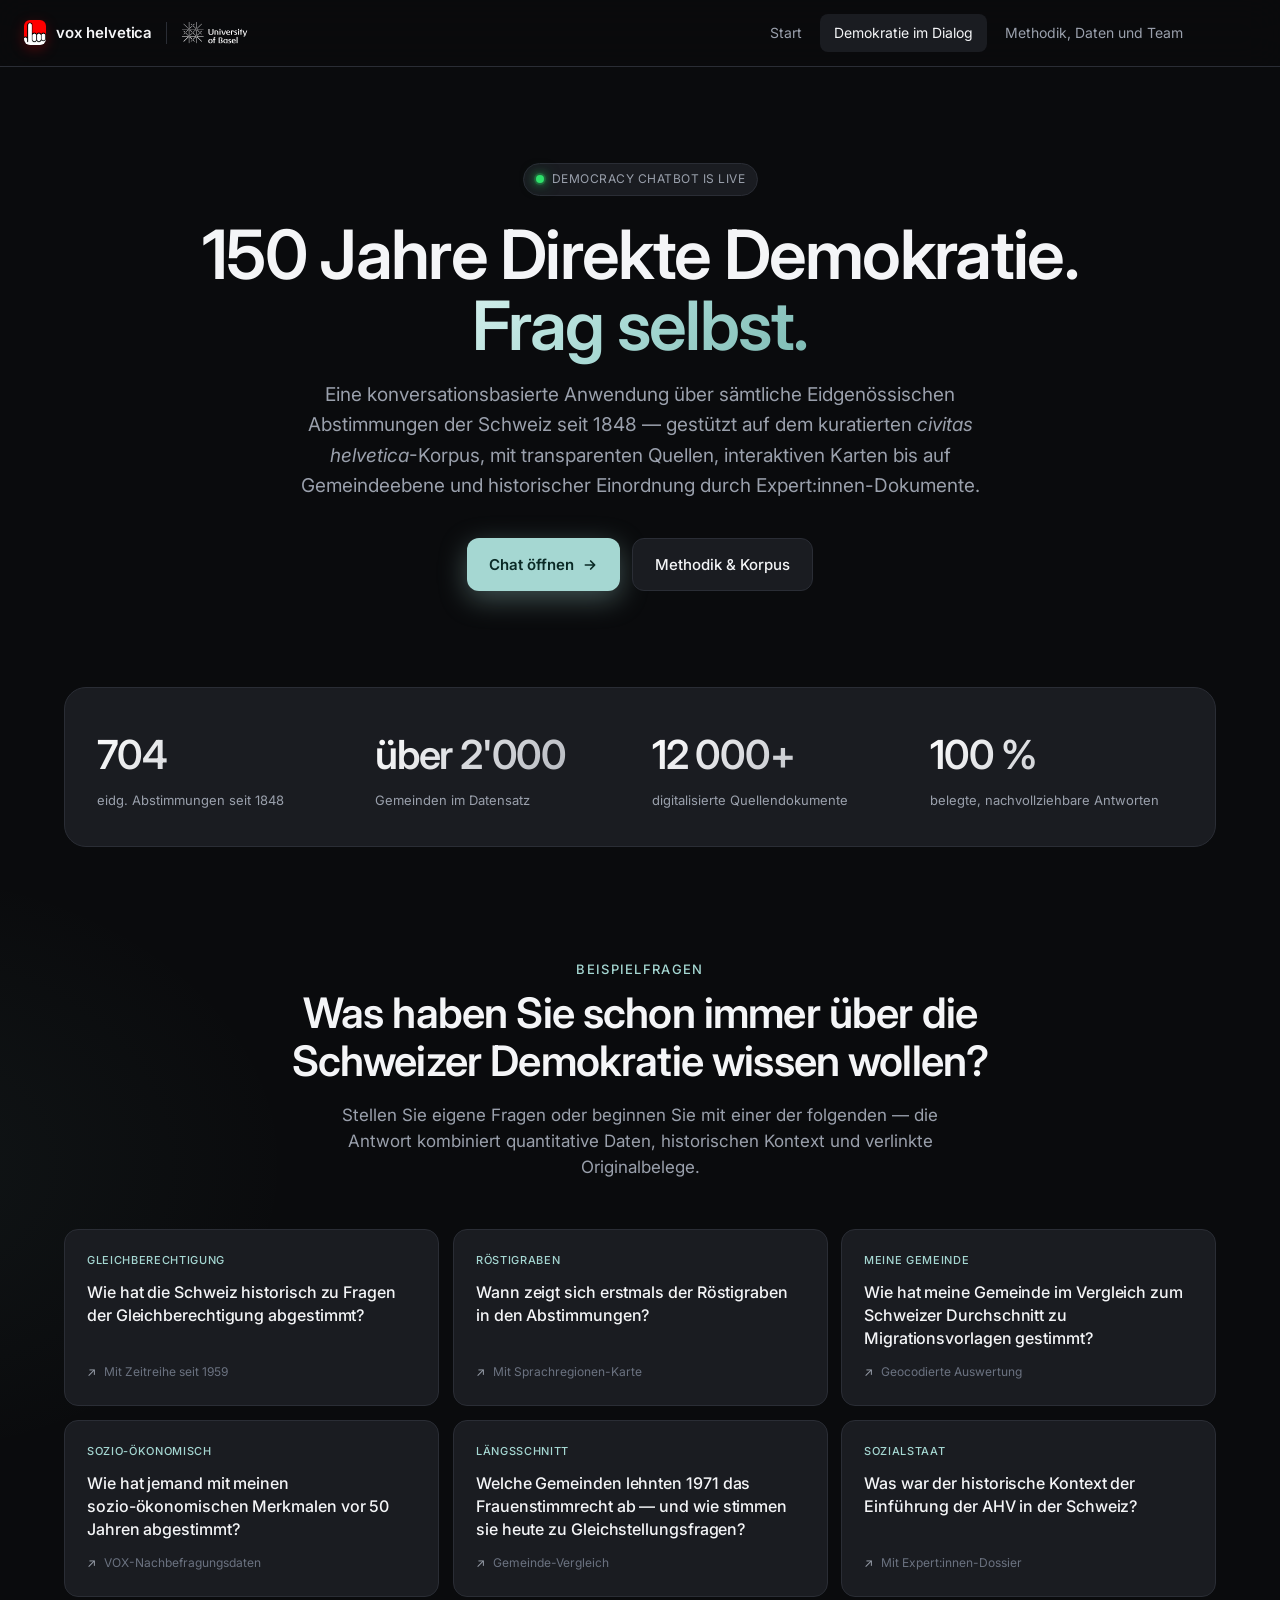
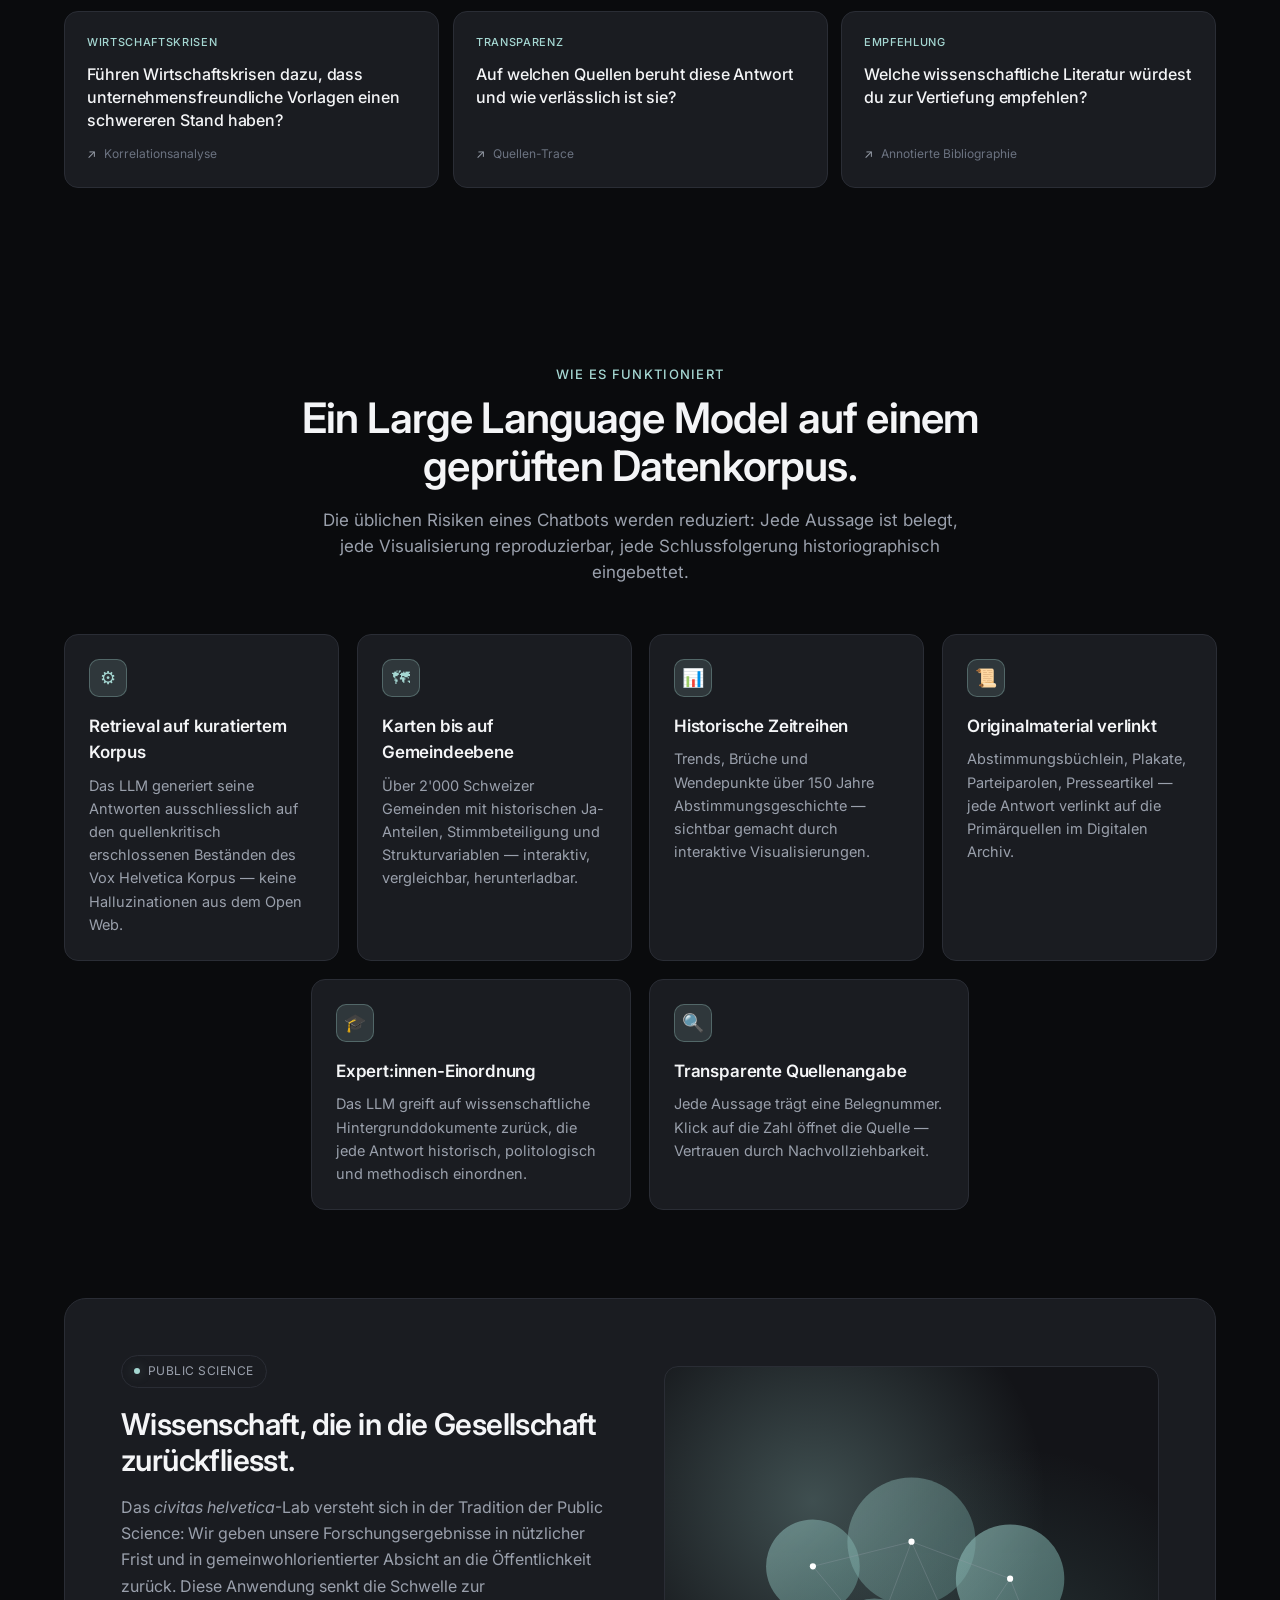
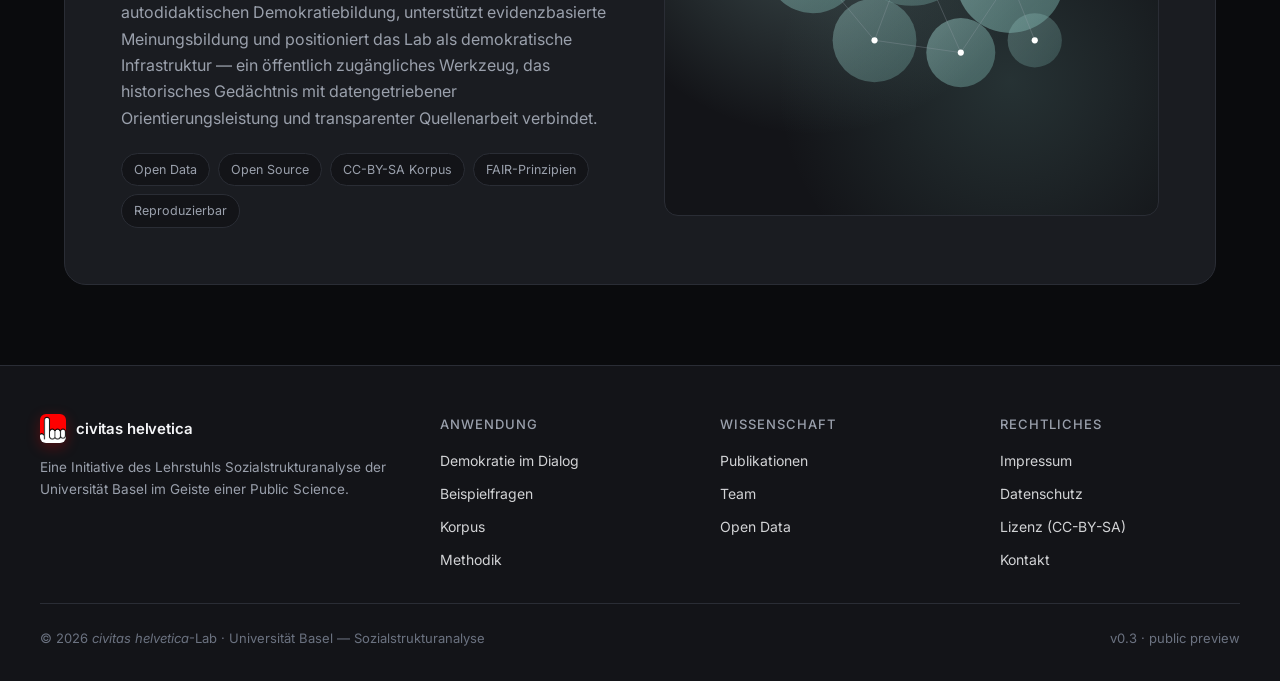
==== commit 8755326f: "update Anzahl Gemeinden" ====
--- a/index.html
+++ b/index.html
@@ -65,7 +65,7 @@
 <section class="container">
   <div class="stats reveal-stagger">
     <div class="stat"><div class="num">704</div><div class="label">eidg. Abstimmungen seit 1848</div></div>
-    <div class="stat"><div class="num">2 252</div><div class="label">Gemeinden im Datensatz</div></div>
+    <div class="stat"><div class="num">über 2'000</div><div class="label">Gemeinden im Datensatz</div></div>
     <div class="stat"><div class="num">12 000+</div><div class="label">digitalisierte Quellendokumente</div></div>
     <div class="stat"><div class="num">100 %</div><div class="label">belegte, nachvollziehbare Antworten</div></div>
   </div>
@@ -145,7 +145,7 @@
     <div class="feature">
       <div class="icon">🗺</div>
       <h3>Karten bis auf Gemeindeebene</h3>
-      <p>Über 2 100 Schweizer Gemeinden mit historischen Ja-Anteilen, Stimmbeteiligung und Strukturvariablen — interaktiv, vergleichbar, herunterladbar.</p>
+      <p>Über 2'000 Schweizer Gemeinden mit historischen Ja-Anteilen, Stimmbeteiligung und Strukturvariablen — interaktiv, vergleichbar, herunterladbar.</p>
     </div>
     <div class="feature">
       <div class="icon">📊</div>
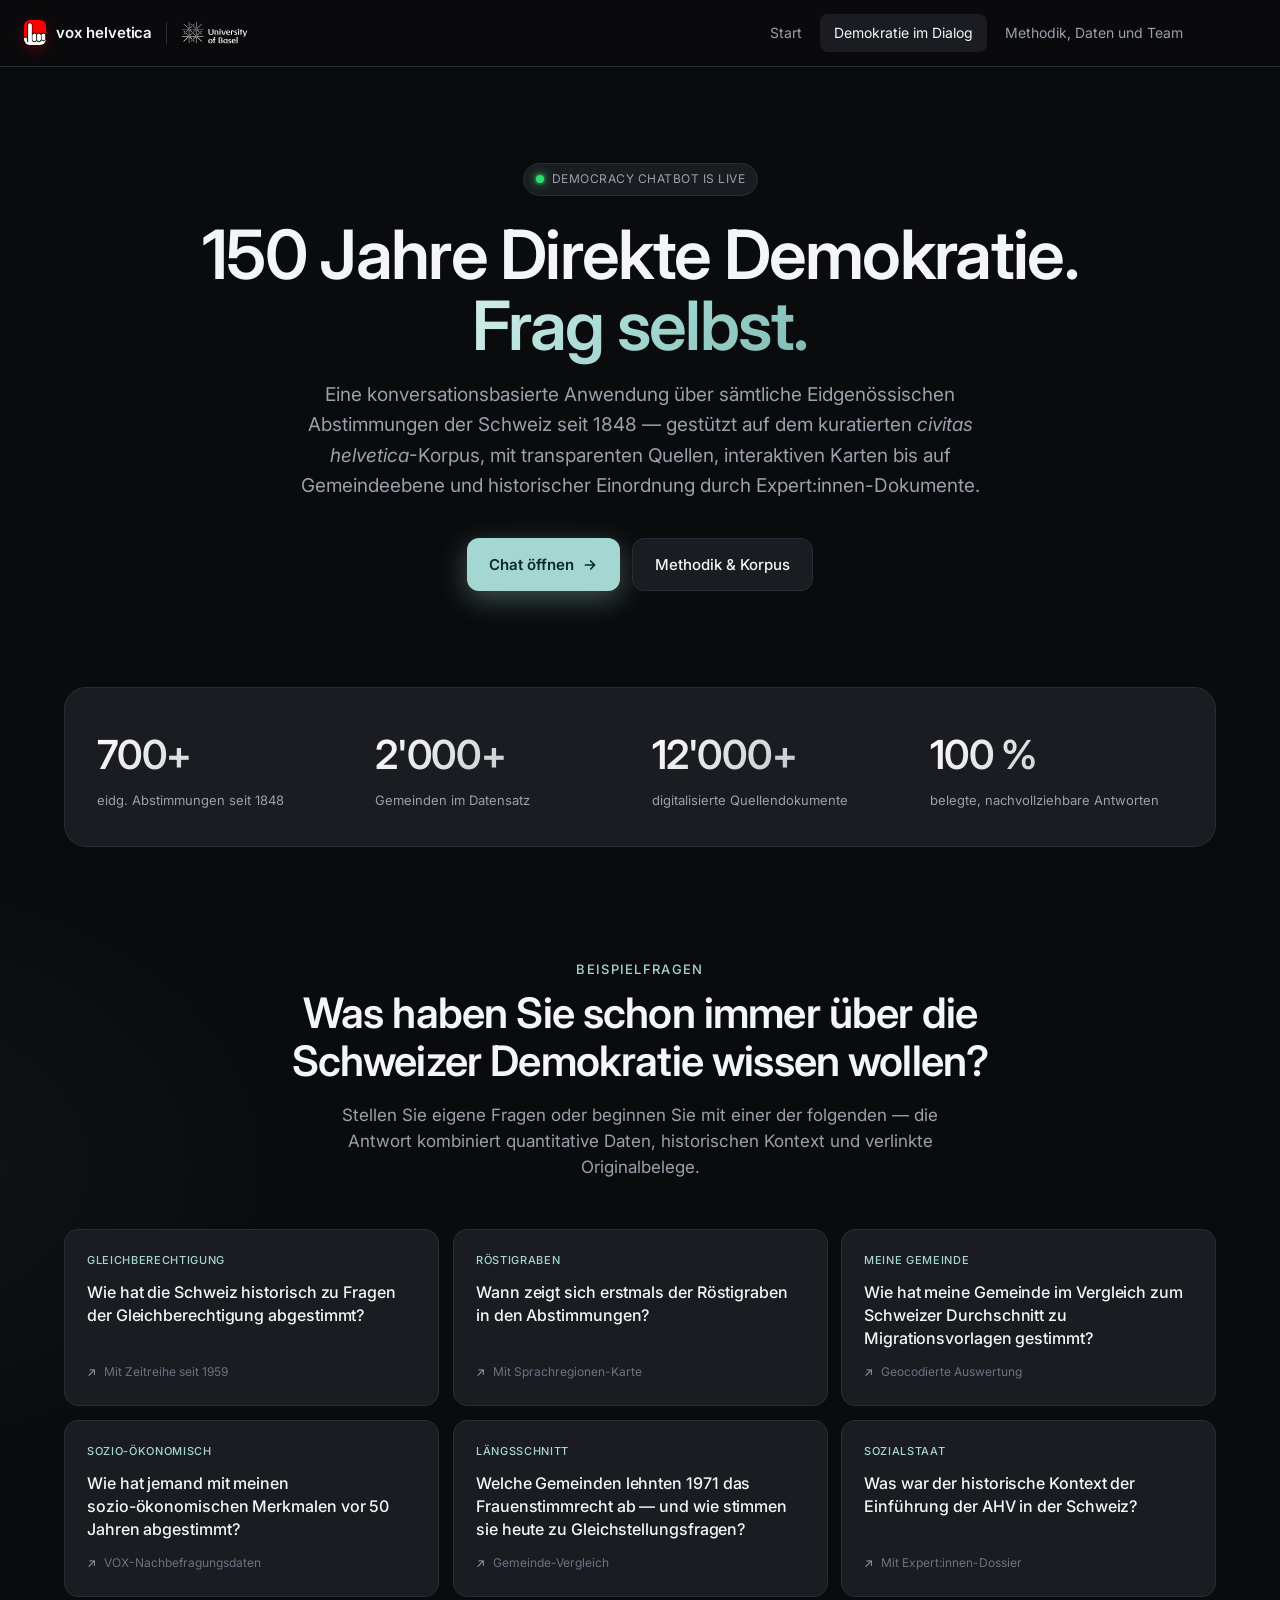
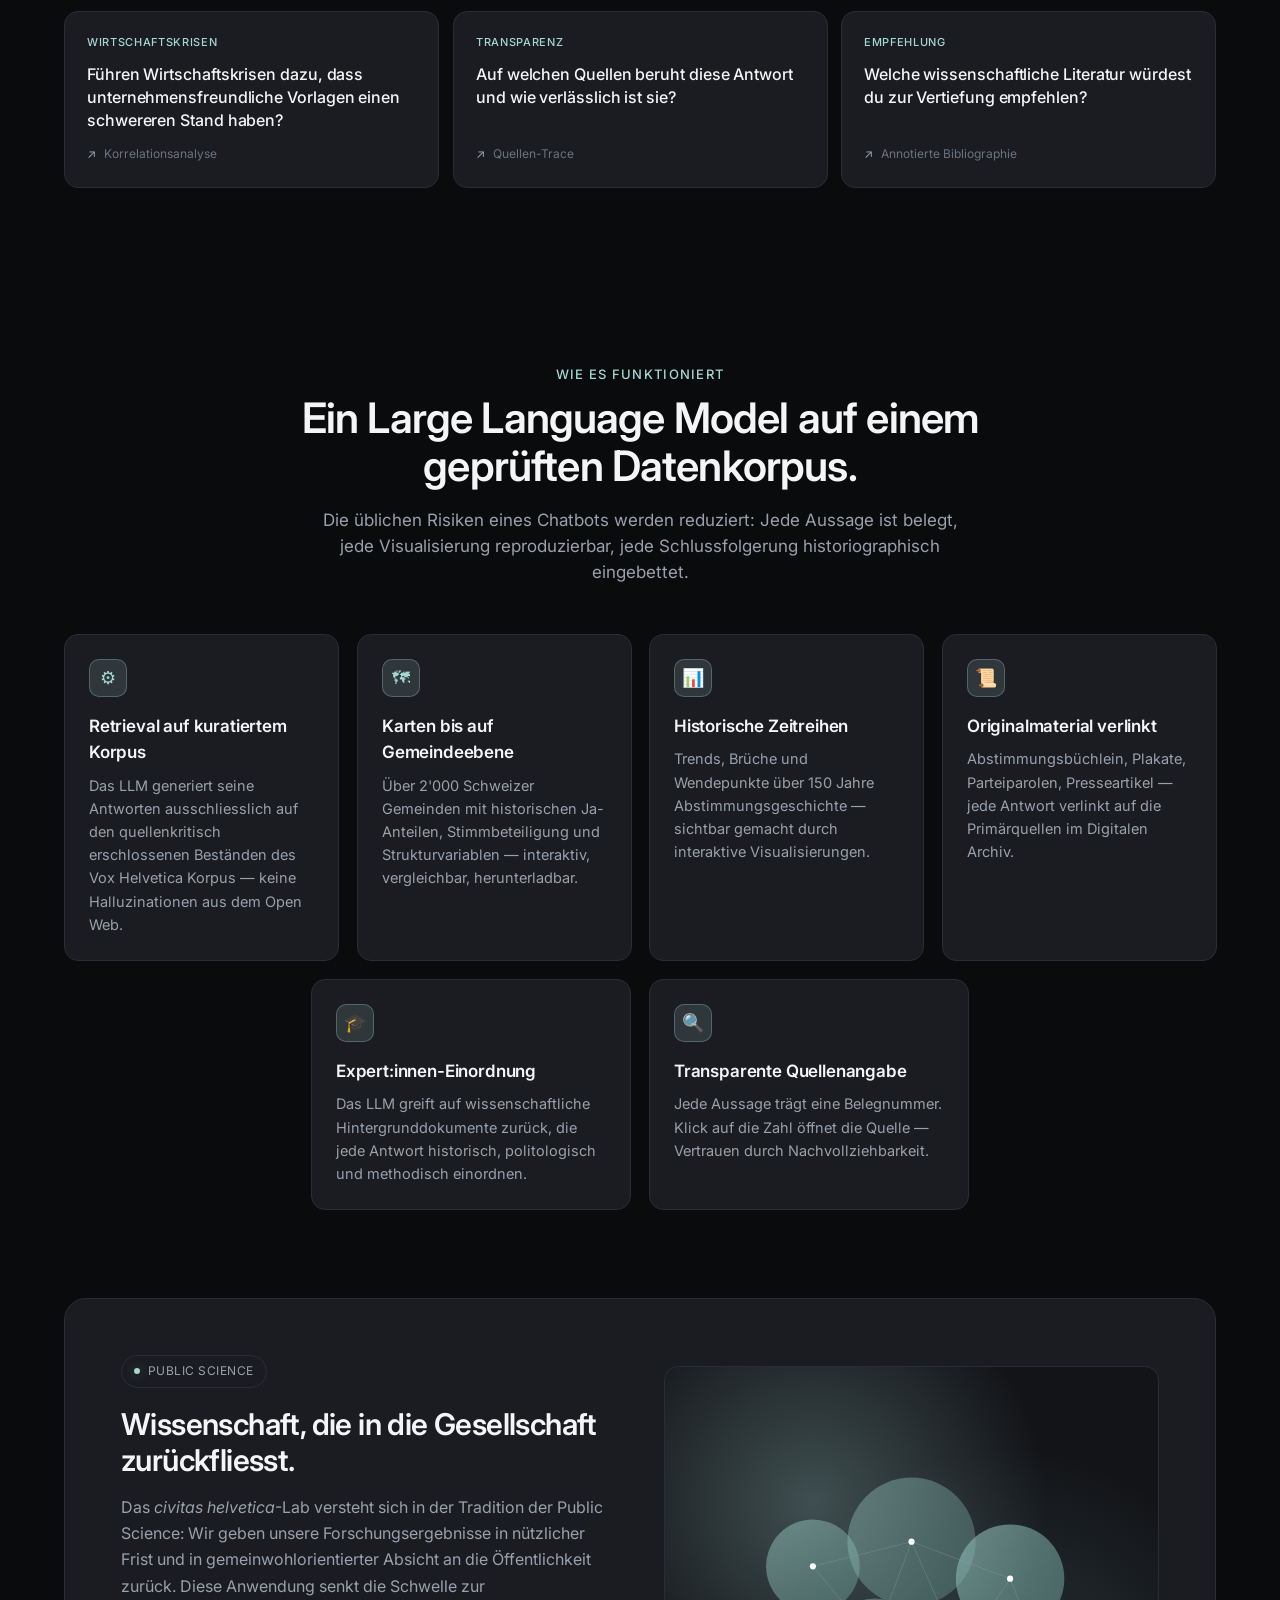
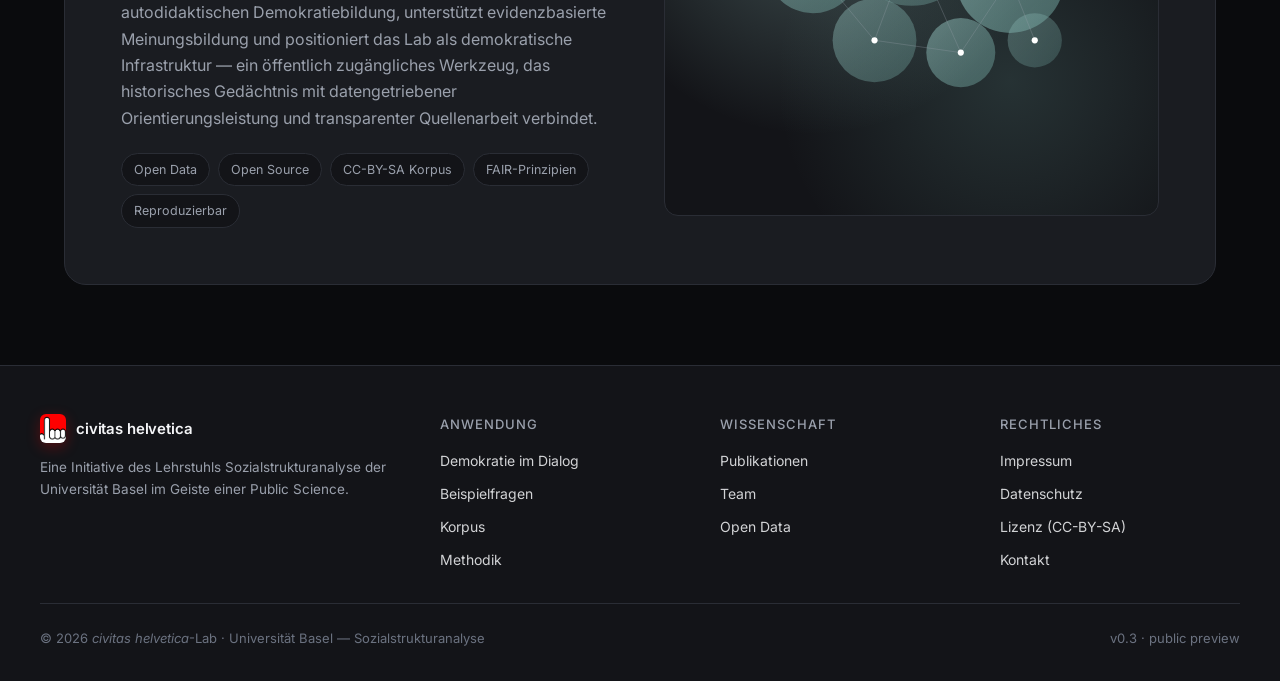
==== commit 999b5503: "typos 2.0" ====
--- a/index.html
+++ b/index.html
@@ -64,9 +64,9 @@
 <!-- ============================ STATS ============================ -->
 <section class="container">
   <div class="stats reveal-stagger">
-    <div class="stat"><div class="num">704</div><div class="label">eidg. Abstimmungen seit 1848</div></div>
-    <div class="stat"><div class="num">über 2'000</div><div class="label">Gemeinden im Datensatz</div></div>
-    <div class="stat"><div class="num">12 000+</div><div class="label">digitalisierte Quellendokumente</div></div>
+    <div class="stat"><div class="num">700+</div><div class="label">eidg. Abstimmungen seit 1848</div></div>
+    <div class="stat"><div class="num">2'000+</div><div class="label">Gemeinden im Datensatz</div></div>
+    <div class="stat"><div class="num">12'000+</div><div class="label">digitalisierte Quellendokumente</div></div>
     <div class="stat"><div class="num">100 %</div><div class="label">belegte, nachvollziehbare Antworten</div></div>
   </div>
 </section>
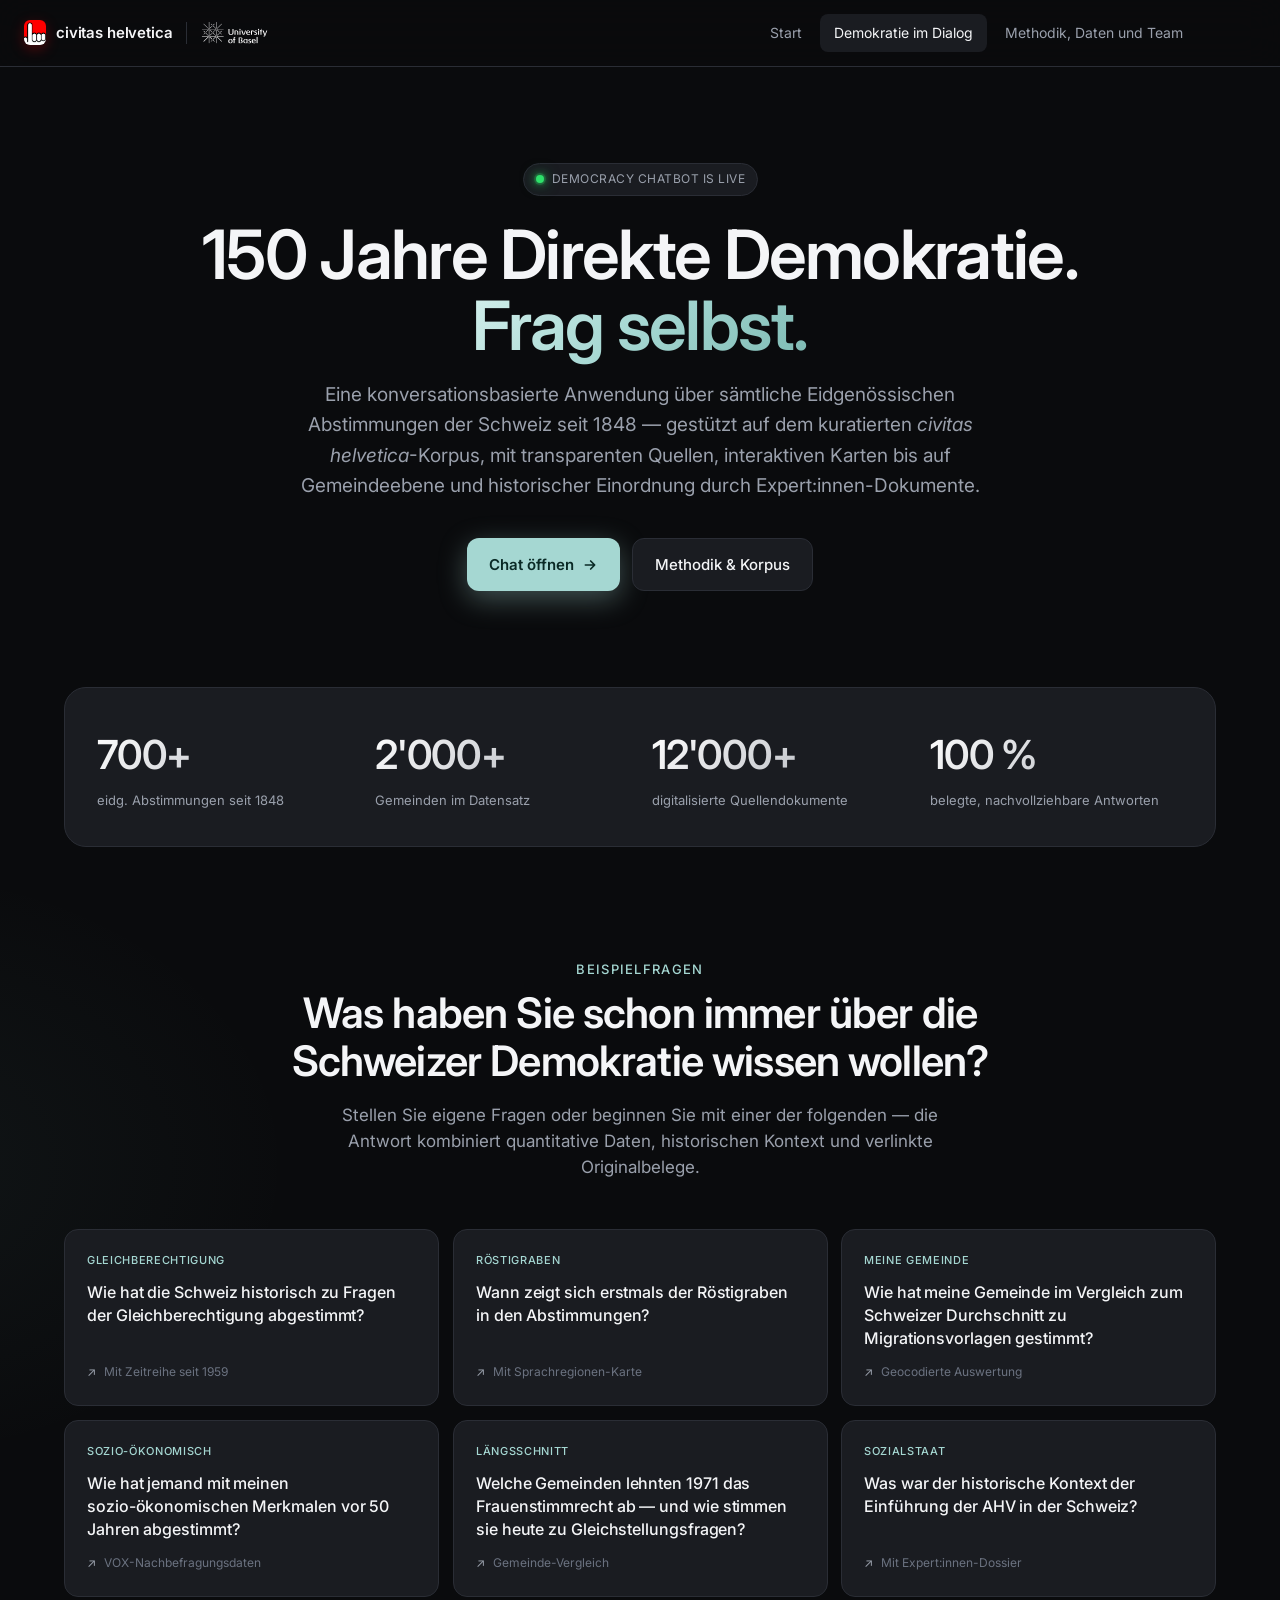
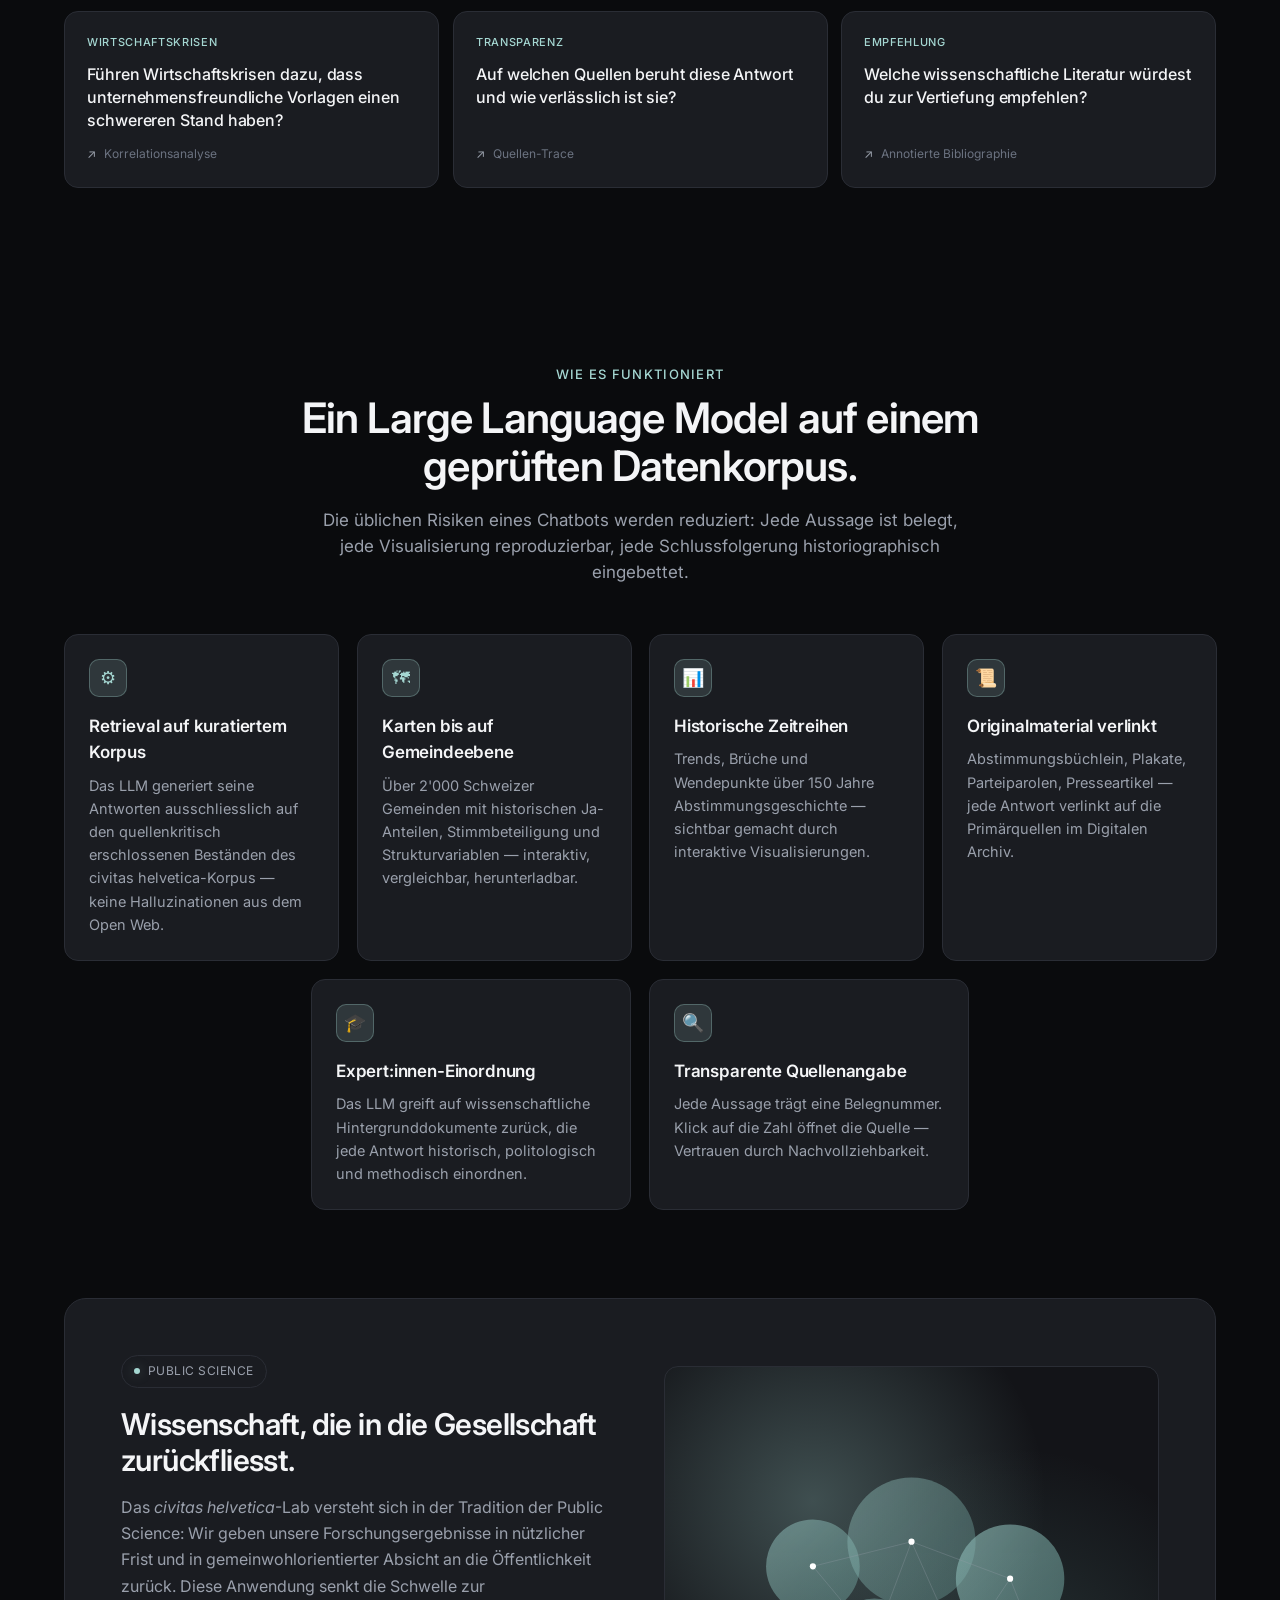
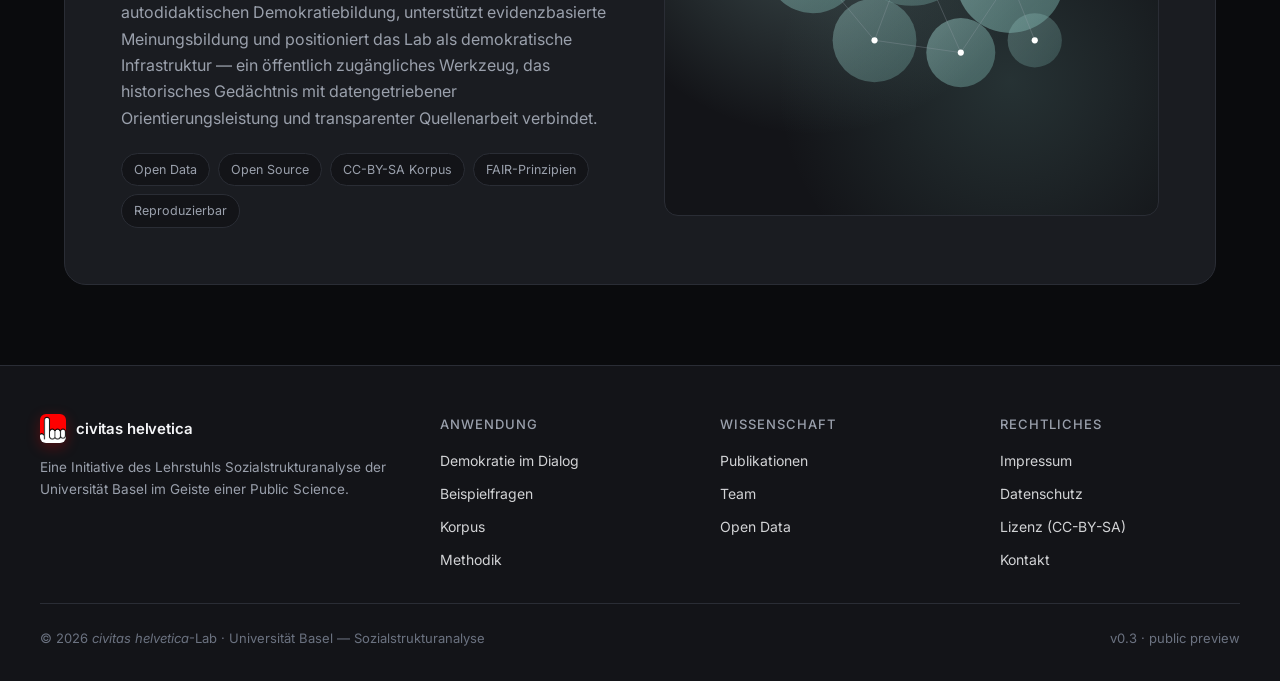
==== commit ae25d9b3: "replace vox with civitas" ====
--- a/index.html
+++ b/index.html
@@ -17,10 +17,10 @@
   <div class="nav-inner">
     <div class="brand-group">
       <a href="index.html" class="brand">
-        <div class="brand-mark" aria-label="Vox Helvetica">
+        <div class="brand-mark" aria-label="civitas helvetica">
           <img src="vox-logo.png" alt="" aria-hidden="true" />
         </div>
-        vox helvetica
+        civitas helvetica
       </a>
       <span class="brand-divider"></span>
       <a class="brand-unibas" href="https://soziologie.philhist.unibas.ch/de/personen/oliver-nachtwey/" target="_blank" rel="noopener" aria-label="Universität Basel">
@@ -140,7 +140,7 @@
     <div class="feature">
       <div class="icon">⚙</div>
       <h3>Retrieval auf kuratiertem Korpus</h3>
-      <p>Das LLM generiert seine Antworten ausschliesslich auf den quellenkritisch erschlossenen Beständen des Vox Helvetica Korpus — keine Halluzinationen aus dem Open Web.</p>
+      <p>Das LLM generiert seine Antworten ausschliesslich auf den quellenkritisch erschlossenen Beständen des civitas helvetica-Korpus — keine Halluzinationen aus dem Open Web.</p>
     </div>
     <div class="feature">
       <div class="icon">🗺</div>
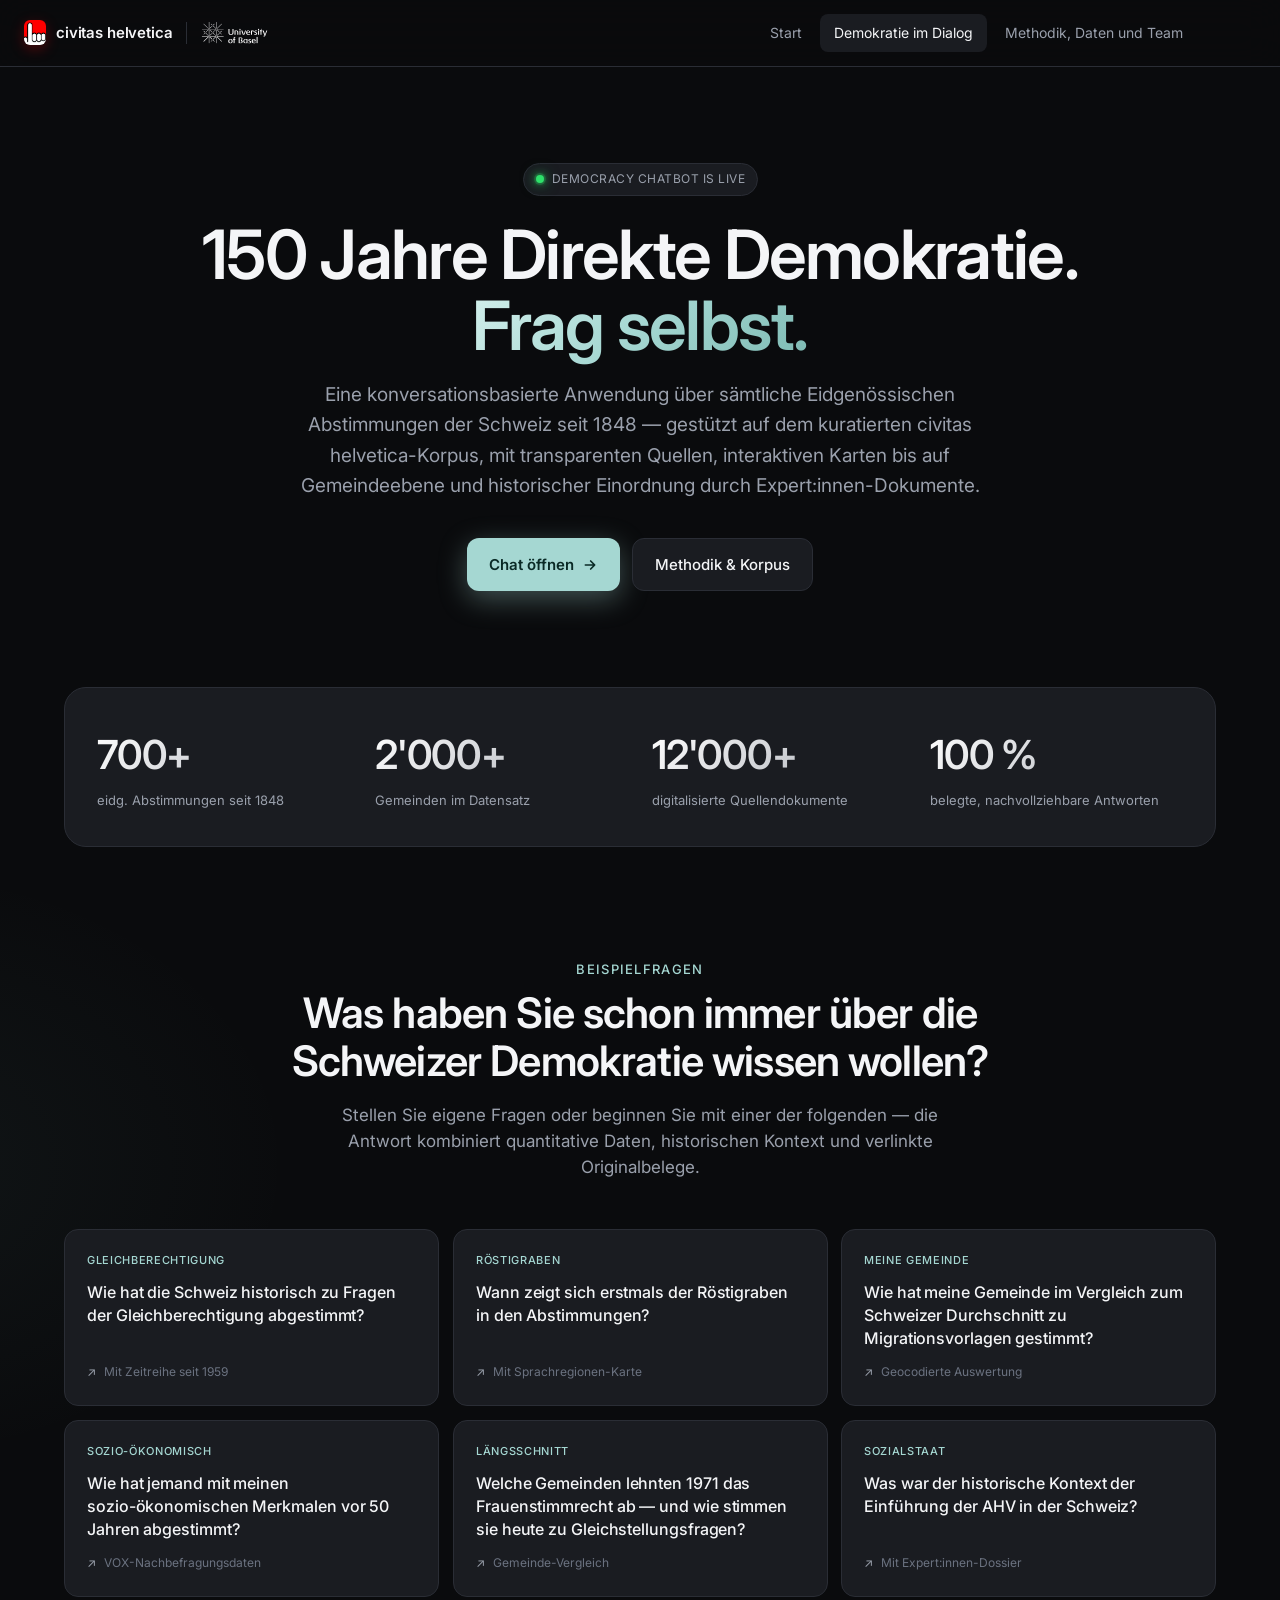
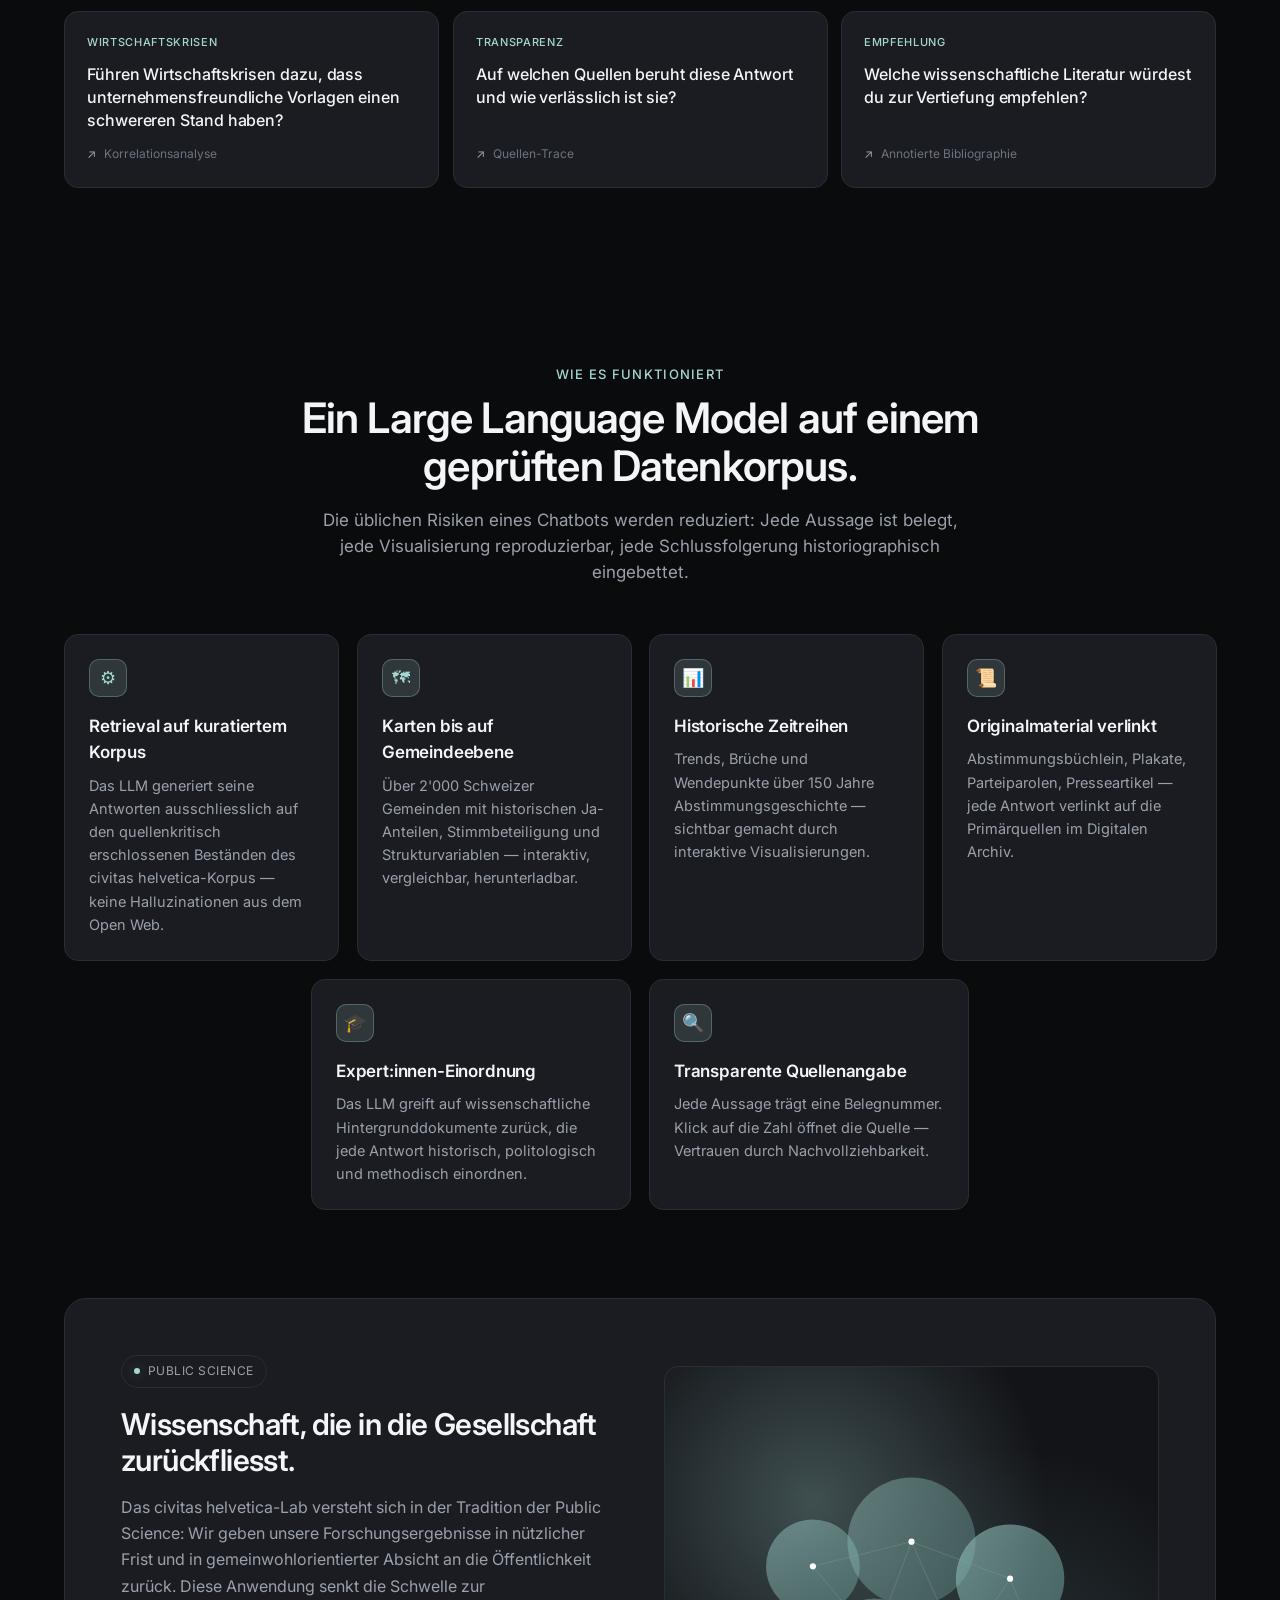
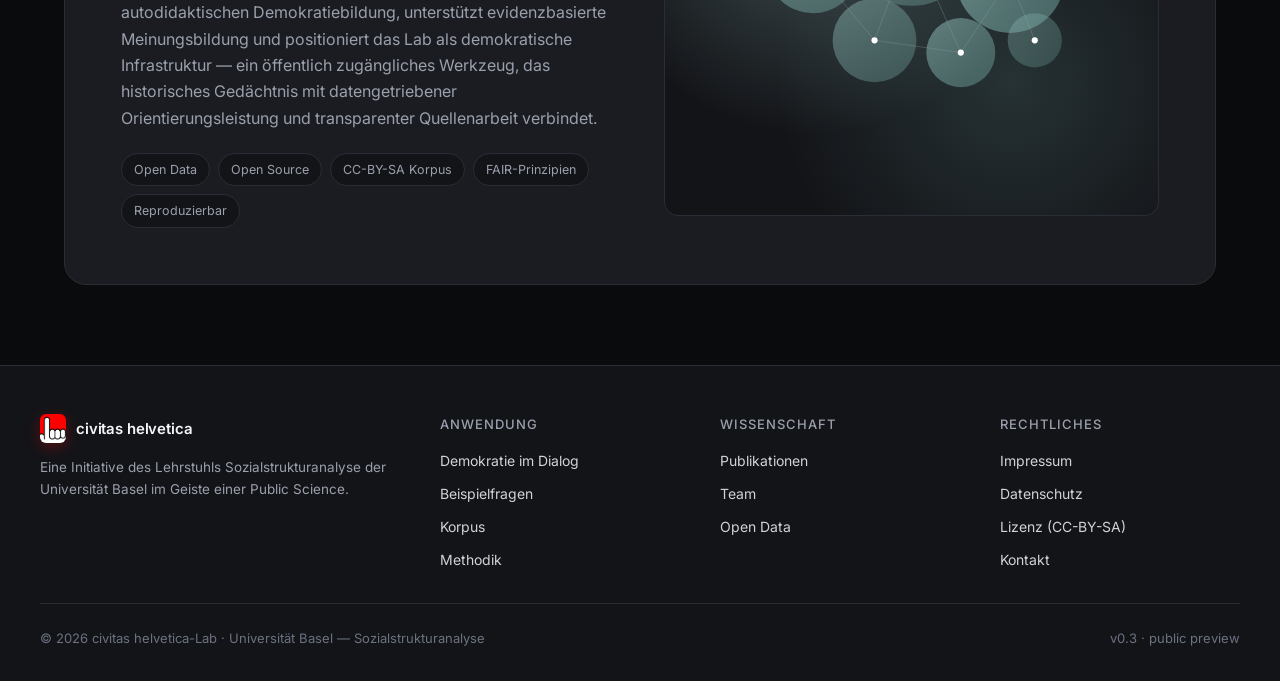
==== commit 2a0d4852: "typos 3.0" ====
--- a/index.html
+++ b/index.html
@@ -3,7 +3,7 @@
 <head>
 <meta charset="UTF-8" />
 <meta name="viewport" content="width=device-width, initial-scale=1.0" />
-<title>civitas helvetica publica — 150 Jahre Schweizer Direktdemokratie, im Dialog</title>
+<title>civitas helvetica — 150 Jahre Schweizer Direktdemokratie, im Dialog</title>
 <meta name="description" content="Konversationsbasierte Web-Anwendung des civitas helvetica Lab. Frag selbst, was die Schweiz seit 1848 entschieden hat — auf der Basis eines kuratierten, quellenkritisch erschlossenen Korpus." />
 <link rel="preconnect" href="https://fonts.googleapis.com" />
 <link rel="preconnect" href="https://fonts.gstatic.com" crossorigin />
@@ -38,7 +38,7 @@
   <h1>150 Jahre Direkte&nbsp;Demokratie.<br /><span class="accent">Frag selbst.</span></h1>
   <p class="lede">
     Eine konversationsbasierte Anwendung über sämtliche Eidgenössischen Abstimmungen der Schweiz
-    seit 1848 — gestützt auf dem kuratierten <i>civitas helvetica</i>-Korpus, mit transparenten Quellen,
+    seit 1848 — gestützt auf dem kuratierten civitas helvetica-Korpus, mit transparenten Quellen,
     interaktiven Karten bis auf Gemeindeebene und historischer Einordnung durch Expert:innen-Dokumente.
   </p>
   <div class="hero-ctas">
@@ -177,7 +177,7 @@
       <span class="eyebrow"><span class="dot"></span>Public Science</span>
       <h2 style="margin-top:18px;">Wissenschaft, die in die Gesellschaft zurückfliesst.</h2>
       <p>
-        Das <i>civitas helvetica</i>-Lab versteht sich in der Tradition der Public Science:
+        Das civitas helvetica-Lab versteht sich in der Tradition der Public Science:
         Wir geben unsere Forschungsergebnisse in nützlicher Frist und in gemeinwohlorientierter Absicht
         an die Öffentlichkeit zurück. Diese Anwendung senkt die Schwelle zur autodidaktischen Demokratiebildung,
         unterstützt evidenzbasierte Meinungsbildung und positioniert das Lab als demokratische Infrastruktur —
@@ -242,7 +242,7 @@
       <div class="brand-mark-sm" aria-hidden="true">
         <img src="vox-logo.png" alt="" />
       </div>
-      <span>civitas helvetica publica wird gestartet…</span>
+      <span>civitas helvetica wird gestartet…</span>
     </div>
     <div class="chat-modal-composer">
       <div class="chat-modal-input" id="chatModalInput"></div>
@@ -296,7 +296,7 @@
     </div>
   </div>
   <div class="footer-bottom">
-    <span>© 2026 <i>civitas helvetica</i>-Lab · Universität Basel — Sozialstrukturanalyse</span>
+    <span>© 2026 civitas helvetica-Lab · Universität Basel — Sozialstrukturanalyse</span>
     <span>v0.3 · public preview</span>
   </div>
 </footer>
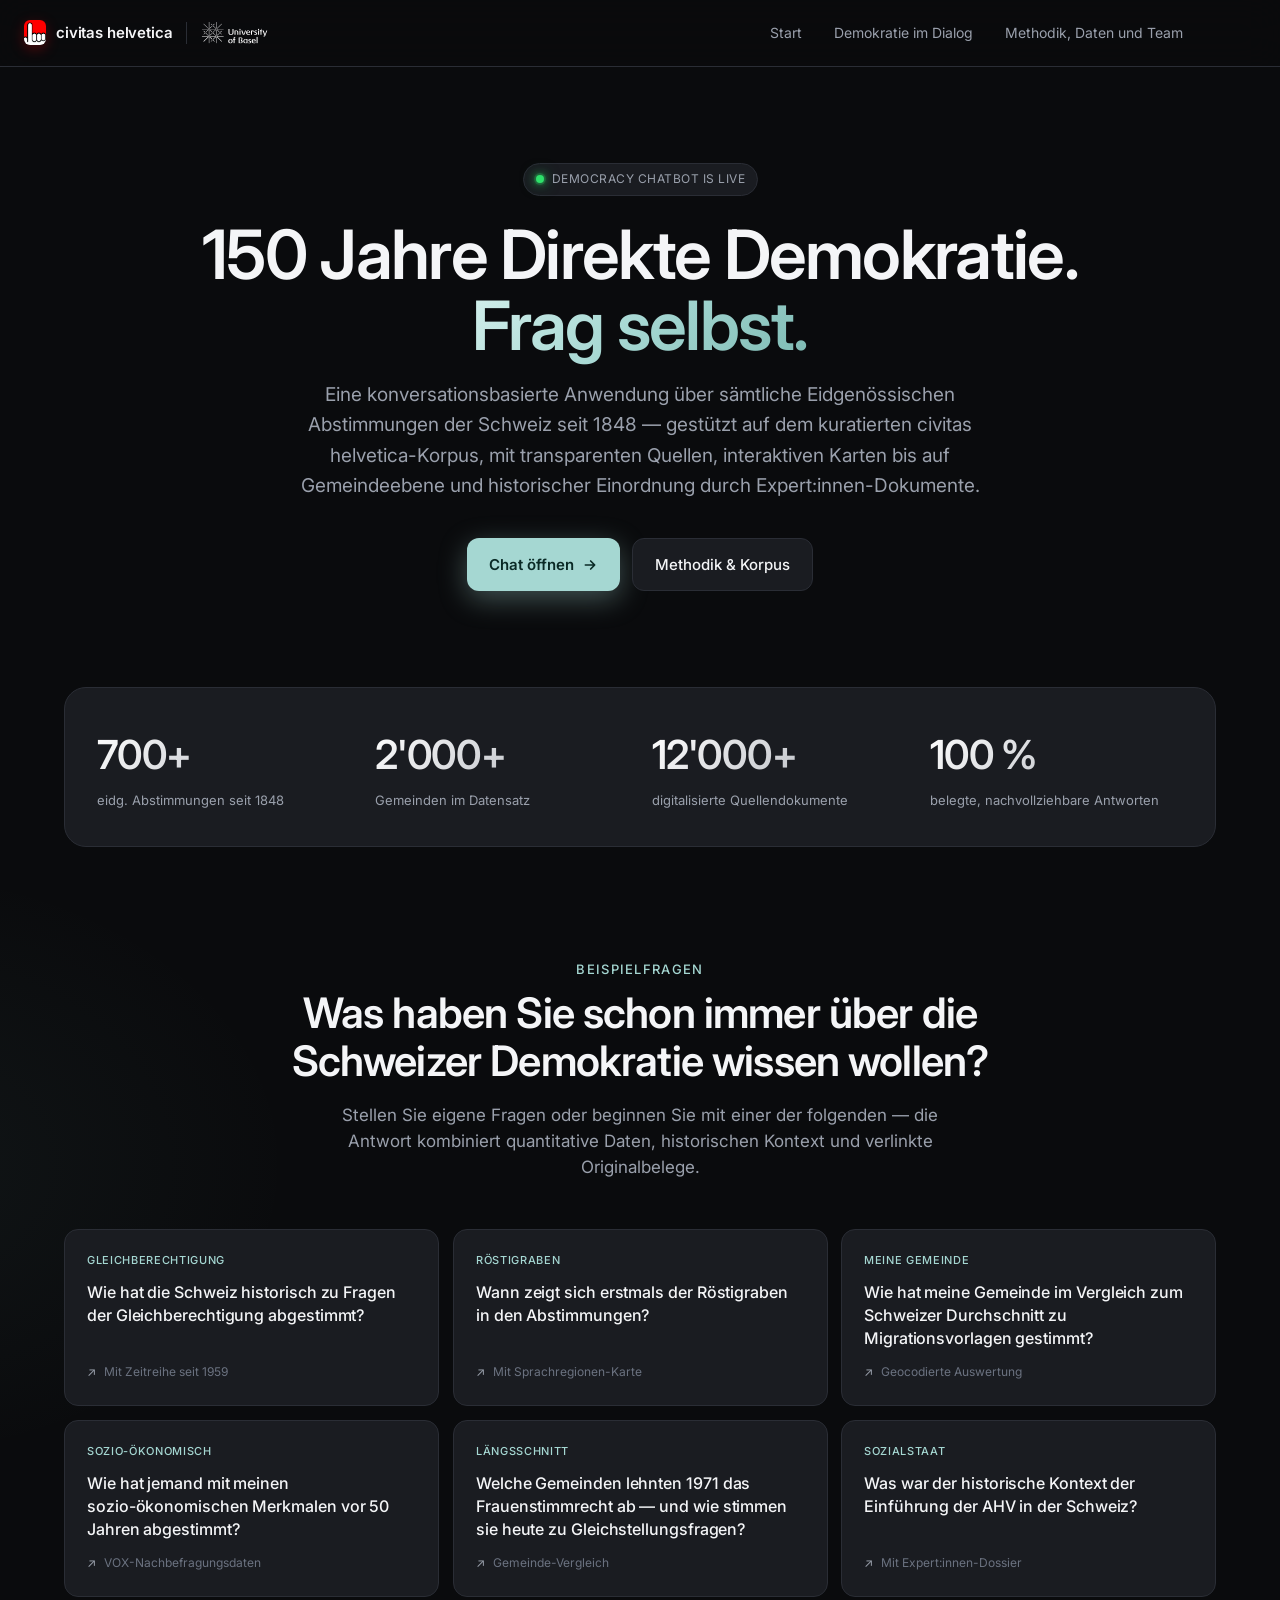
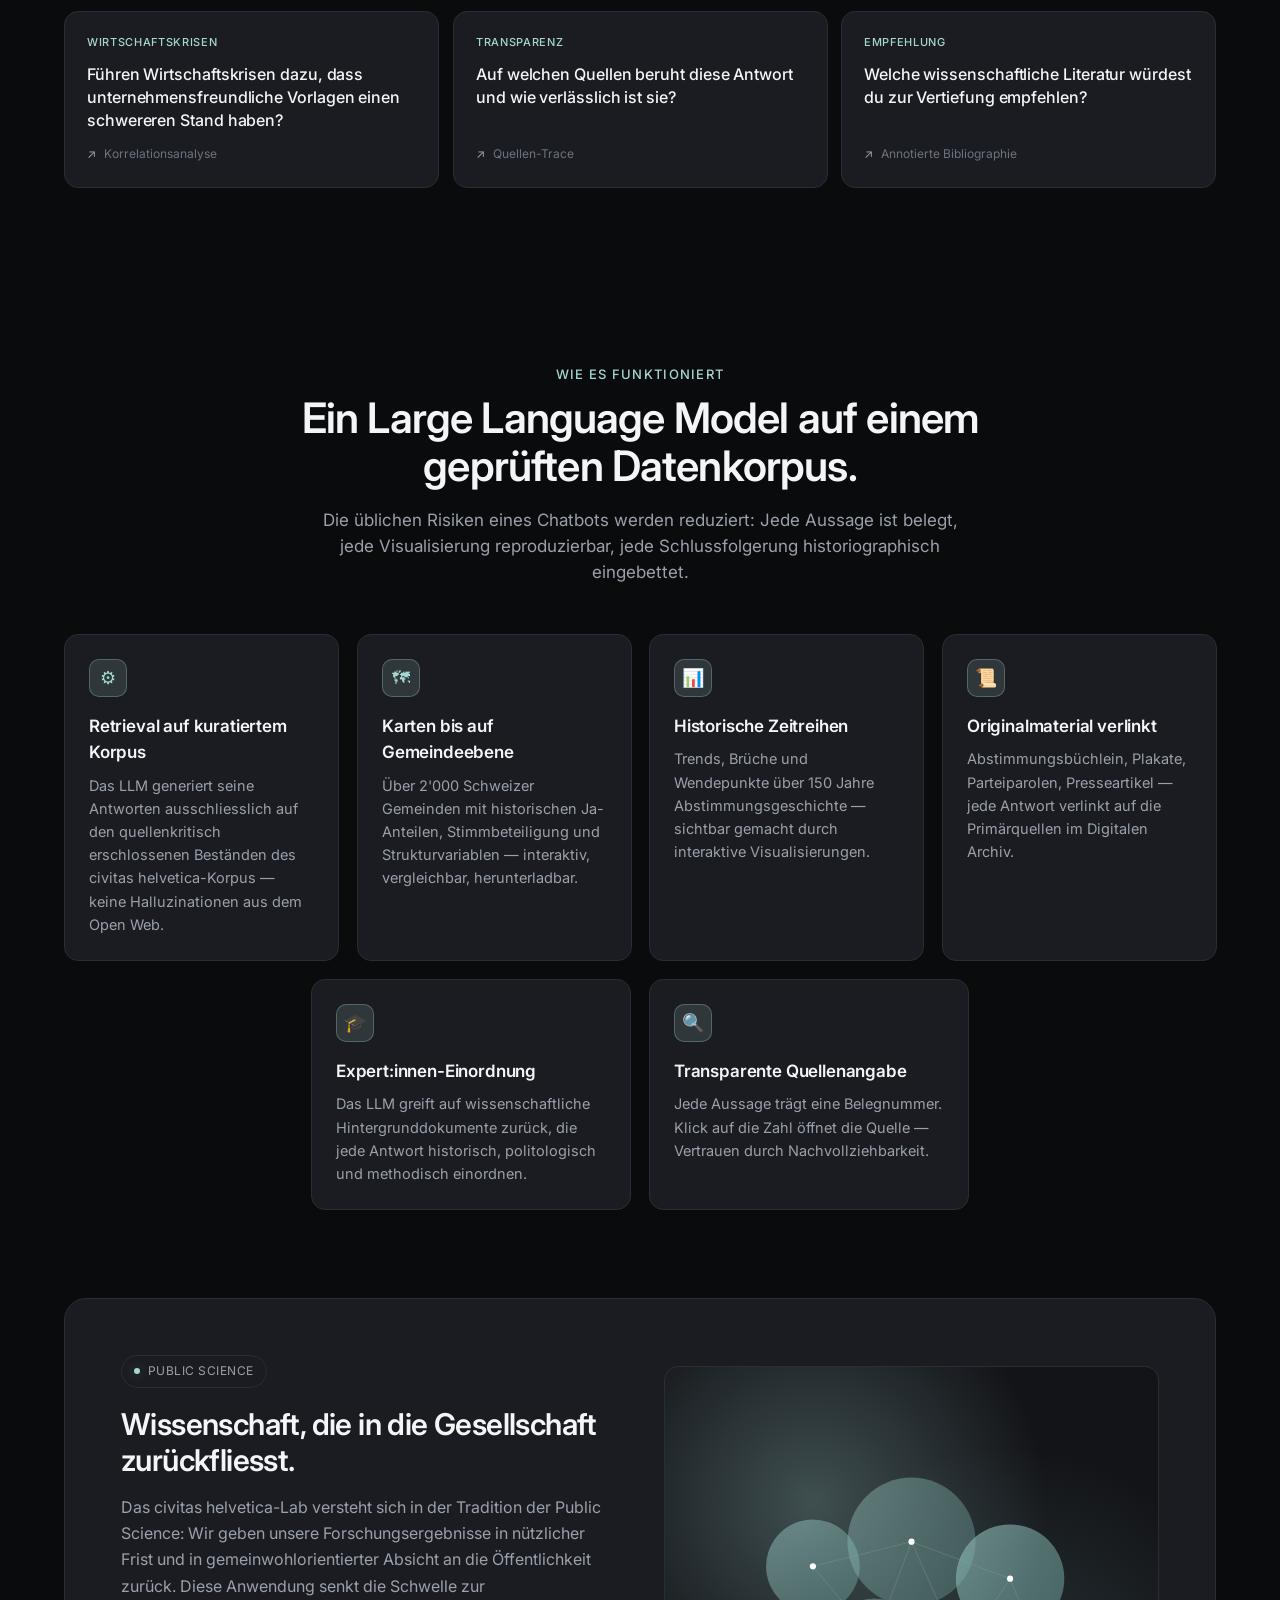
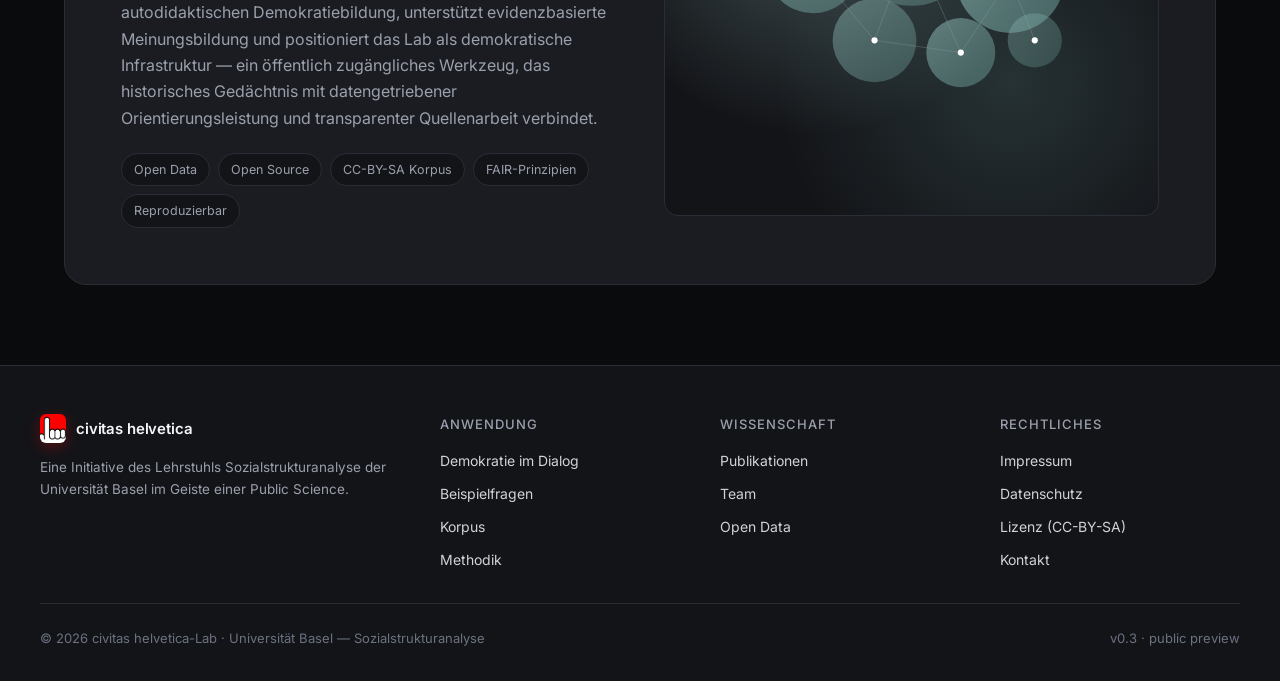
==== commit 5eb0cdf8: "deactivate link" ====
--- a/index.html
+++ b/index.html
@@ -28,7 +28,7 @@
     </div>
     <div class="nav-links">
       <a href="index.html">Start</a>
-      <a href="chat.html" class="active">Demokratie im Dialog</a>
+      <a href="chat.html">Demokratie im Dialog</a>
       <a href="methodik.html">Methodik, Daten und Team</a>
 </nav>
 
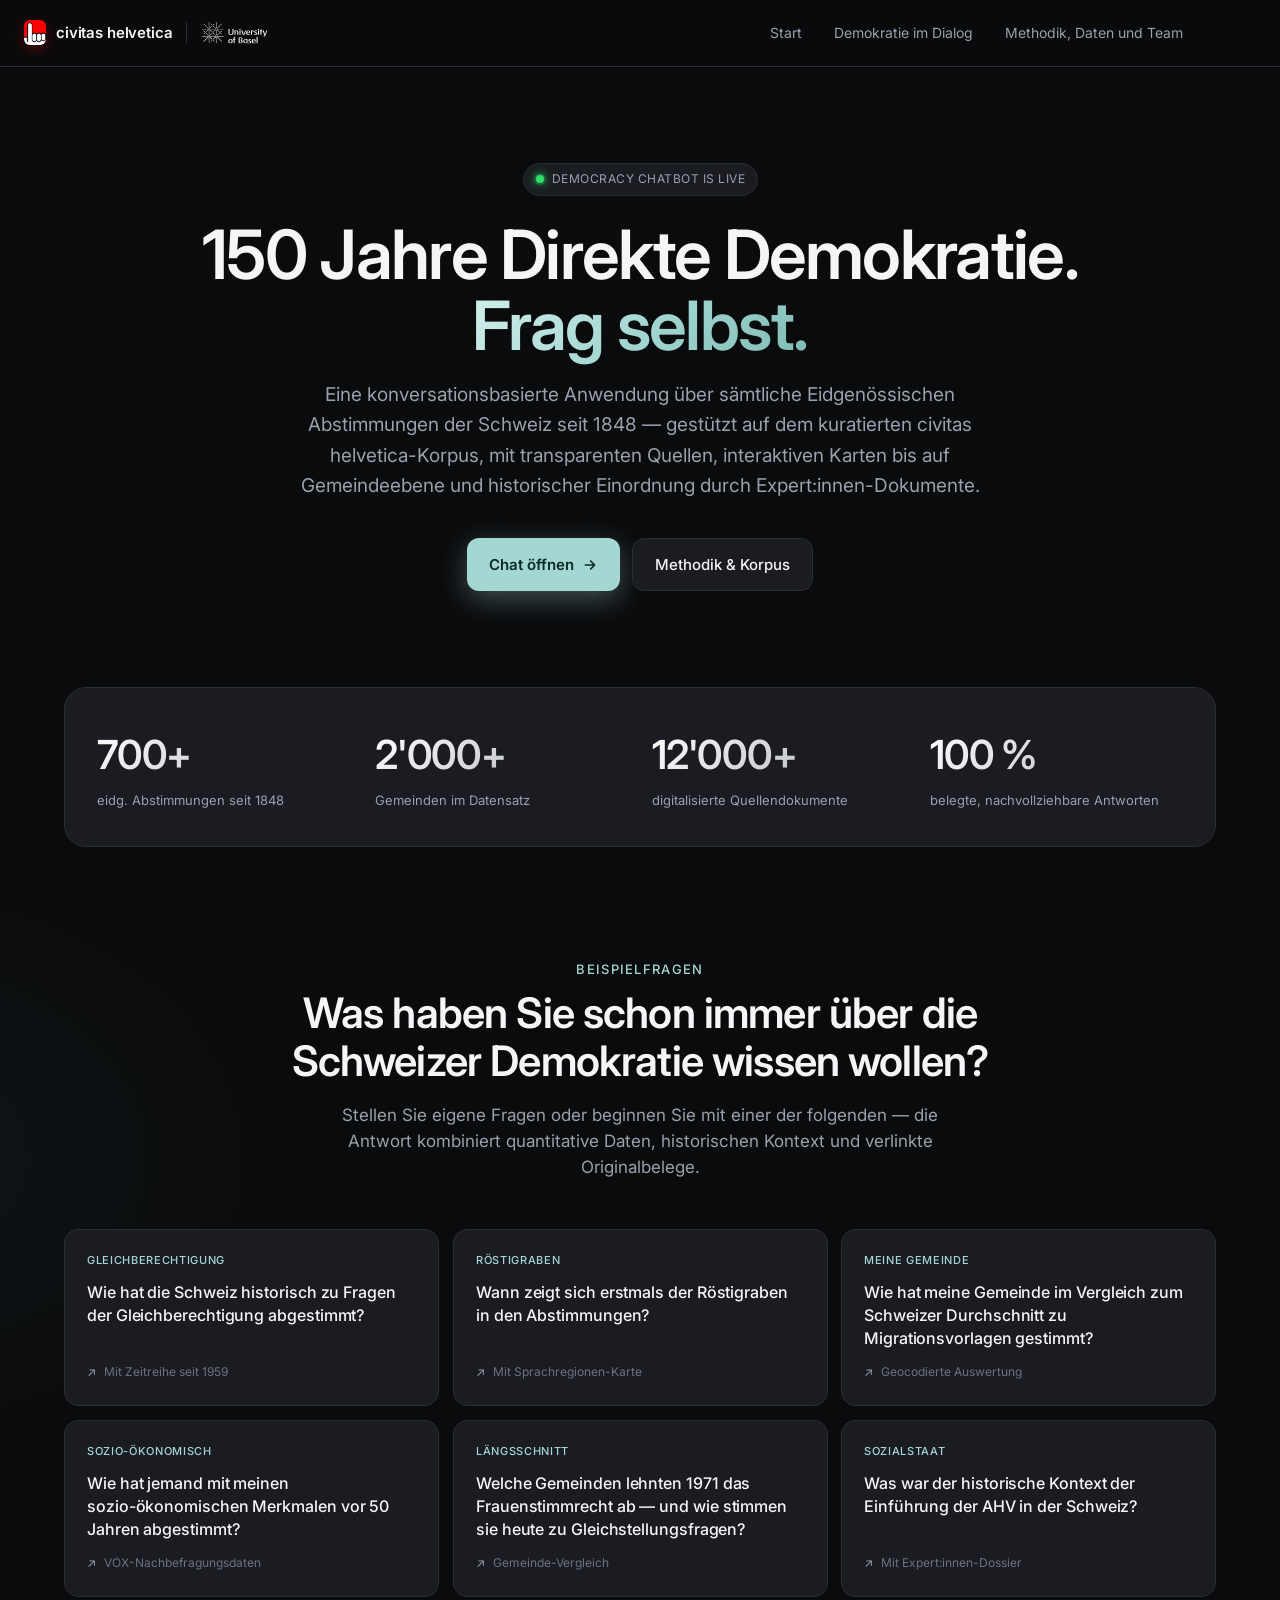
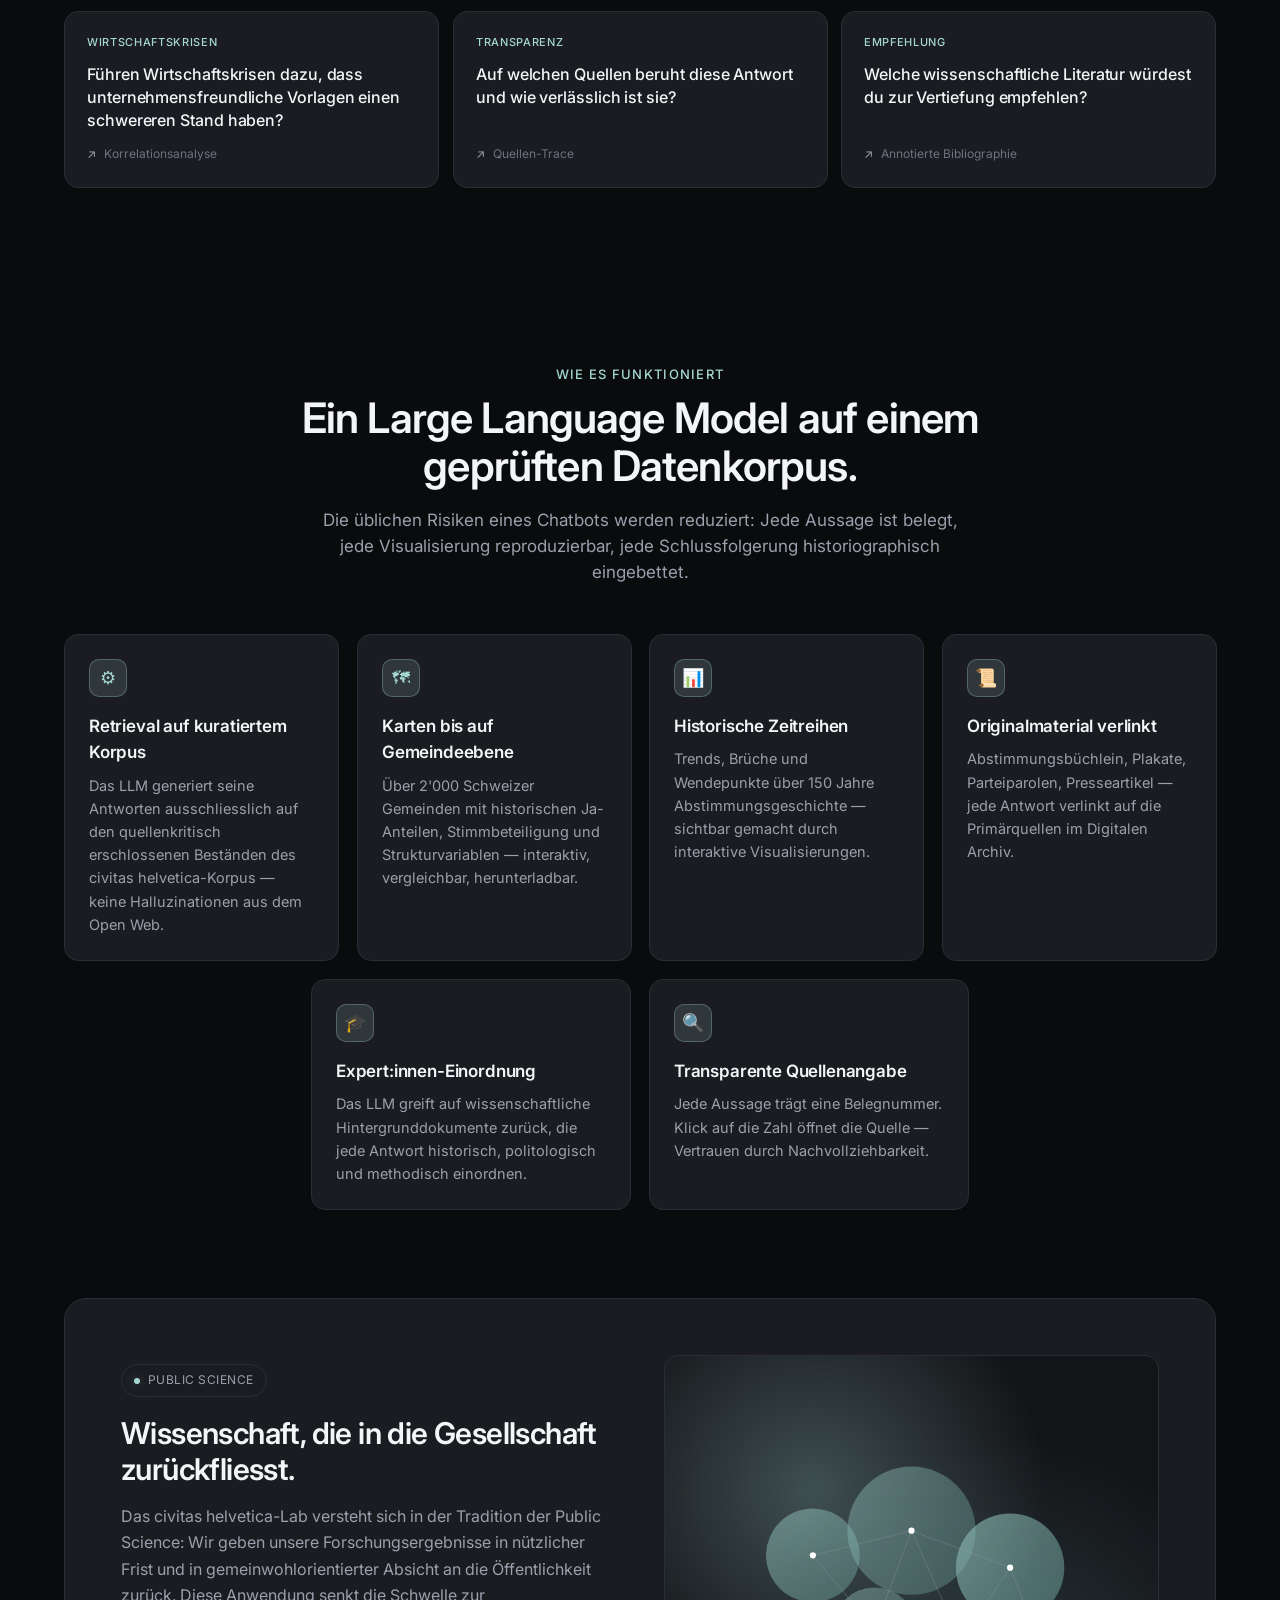
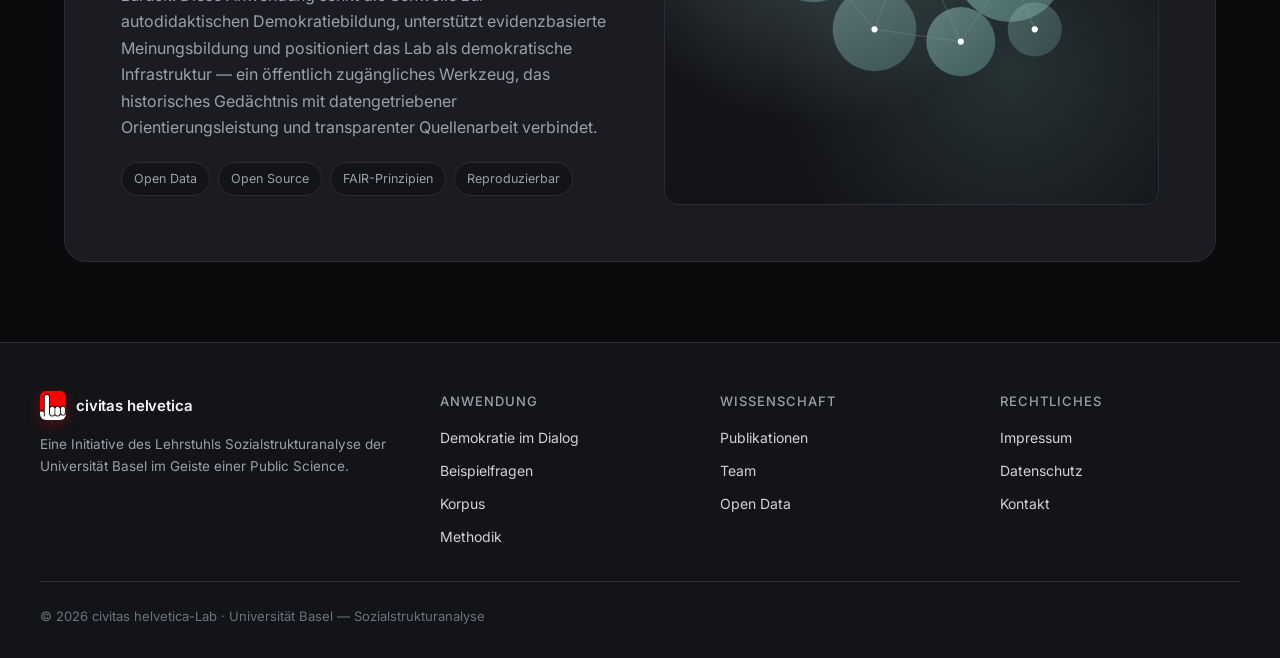
==== commit aeb64630: "Korrektur Inhalt Webseite" ====
--- a/index.html
+++ b/index.html
@@ -187,7 +187,6 @@
       <div class="pill-row">
         <span class="pill">Open Data</span>
         <span class="pill">Open Source</span>
-        <span class="pill">CC-BY-SA Korpus</span>
         <span class="pill">FAIR-Prinzipien</span>
         <span class="pill">Reproduzierbar</span>
       </div>
@@ -290,14 +289,12 @@
       <ul>
         <li><a href="#">Impressum</a></li>
         <li><a href="#">Datenschutz</a></li>
-        <li><a href="#">Lizenz (CC-BY-SA)</a></li>
         <li><a href="#">Kontakt</a></li>
       </ul>
     </div>
   </div>
   <div class="footer-bottom">
     <span>© 2026 civitas helvetica-Lab · Universität Basel — Sozialstrukturanalyse</span>
-    <span>v0.3 · public preview</span>
   </div>
 </footer>
 
